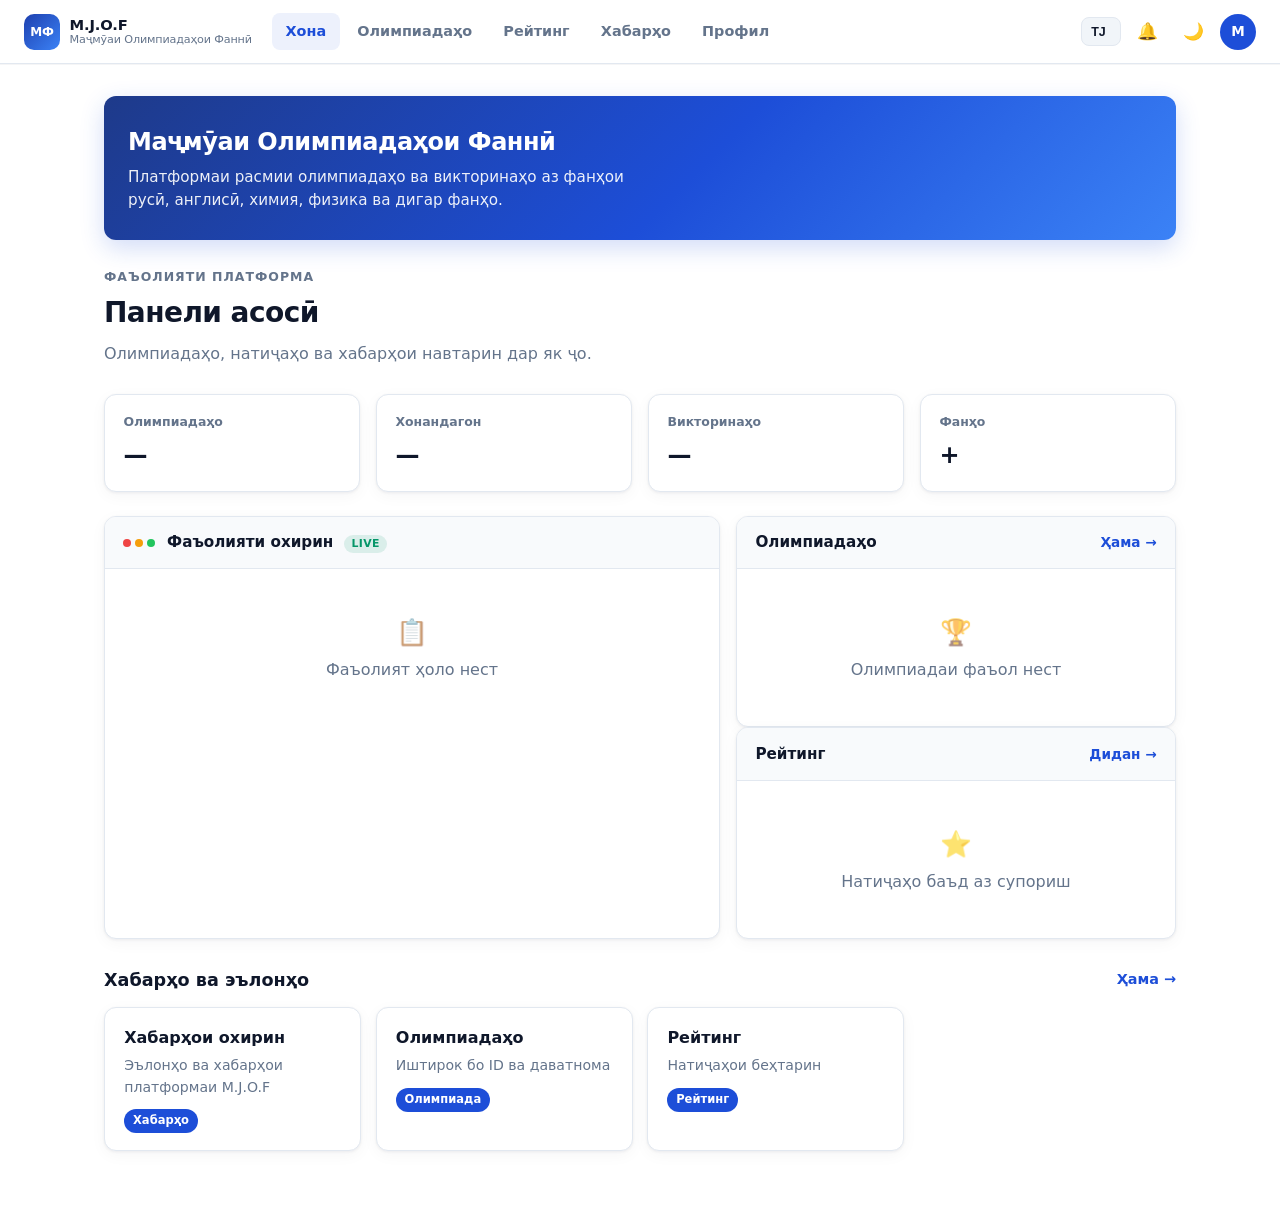
==== index.html @ eacf0302 "ui: index — брендинги M.J.O.F, менюи нав, дизайни сафед" ====
<!DOCTYPE html>
<html lang="tg">
<head>
  <meta charset="UTF-8" />
  <meta name="viewport" content="width=device-width, initial-scale=1.0" />
  <title>Маҷмӯаи Олимпиадаҳои Фаннӣ (M.J.O.F)</title>
  <meta name="description" content="Маҷмӯаи Олимпиадаҳои Фаннӣ — платформаи расмии олимпиадаҳо аз фанҳои гуногун" />
  <link rel="stylesheet" href="css/platform.css" />
</head>
<body class="pf-page-home">
  <header class="pf-topbar">
    <a class="pf-brand" href="/">
      <span class="pf-brand-mark">МФ</span>
      <span class="pf-brand-text">
        <strong>M.J.O.F</strong>
        <span>Маҷмӯаи Олимпиадаҳои Фаннӣ</span>
      </span>
    </a>
    <nav class="pf-nav">
      <a href="/" class="active">Хона</a>
      <a href="/student">Олимпиадаҳо</a>
      <a href="/leaderboard">Рейтинг</a>
      <a href="/courses">Хабарҳо</a>
      <a href="/profile">Профил</a>
    </nav>
    <div class="pf-actions">
      <select id="pfLang" class="pf-lang" title="Забон" aria-label="Language">
        <option value="tg">TJ</option>
        <option value="ru">RU</option>
        <option value="en">EN</option>
      </select>
      <button type="button" class="pf-icon-btn" id="pfNotif" title="Огоҳӣ">🔔</button>
      <button type="button" class="pf-icon-btn" id="pfTheme" title="Тема">🌙</button>
      <a class="pf-avatar" id="pfAvatar" href="/profile" title="Профил">М</a>
    </div>
  </header>

  <div id="pfNotifDrawer" class="pf-drawer hidden">
    <h3>Огоҳиҳо</h3>
    <div class="pf-drawer-item">Хуш омадед ба Маҷмӯаи Олимпиадаҳои Фаннӣ</div>
  </div>

  <main id="pfHome" class="pf-dash">
    <div class="mjof-hero">
      <h1>Маҷмӯаи Олимпиадаҳои Фаннӣ</h1>
      <p>Платформаи расмии олимпиадаҳо ва викторинаҳо аз фанҳои русӣ, англисӣ, химия, физика ва дигар фанҳо.</p>
    </div>

    <p class="pf-kicker">Фаъолияти платформа</p>
    <h2 class="pf-dash-title">Панели асосӣ</h2>
    <p class="pf-dash-sub">Олимпиадаҳо, натиҷаҳо ва хабарҳои навтарин дар як ҷо.</p>

    <div class="pf-metrics">
      <div>
        <span class="pf-metric-label">Олимпиадаҳо</span>
        <span class="pf-metric-value" id="pfMOlympiads">—</span>
      </div>
      <div>
        <span class="pf-metric-label">Хонандагон</span>
        <span class="pf-metric-value" id="pfMStudents">—</span>
      </div>
      <div>
        <span class="pf-metric-label">Викторинаҳо</span>
        <span class="pf-metric-value" id="pfMQuizzes">—</span>
      </div>
      <div>
        <span class="pf-metric-label">Фанҳо</span>
        <span class="pf-metric-value" id="pfMSubjects">+</span>
      </div>
    </div>

    <div class="pf-workspace">
      <div class="pf-panel">
        <div class="pf-panel-head">
          <div class="pf-panel-title">
            <span class="pf-dots" aria-hidden="true"><i></i><i></i><i></i></span>
            Фаъолияти охирин
            <span class="pf-live-badge">live</span>
          </div>
        </div>
        <div class="pf-panel-body" id="pfActivityFeed">
          <div class="pf-empty">
            <div class="ico">📋</div>
            <span>Фаъолият ҳоло нест</span>
          </div>
        </div>
      </div>
      <div class="pf-side">
        <div class="pf-panel">
          <div class="pf-panel-head">
            <h2>Олимпиадаҳо</h2>
            <a href="/student">Ҳама →</a>
          </div>
          <div class="pf-panel-body" id="pfUpcomingBox">
            <div class="pf-empty">
              <div class="ico">🏆</div>
              <span>Олимпиадаи фаъол нест</span>
            </div>
          </div>
        </div>
        <div class="pf-panel" id="leaderboard">
          <div class="pf-panel-head">
            <h2>Рейтинг</h2>
            <a href="/leaderboard">Дидан →</a>
          </div>
          <div class="pf-panel-body" id="pfLeaderPreview">
            <div class="pf-empty">
              <div class="ico">⭐</div>
              <span>Натиҷаҳо баъд аз супориш</span>
            </div>
          </div>
        </div>
      </div>
    </div>

    <div class="pf-feat-wrap">
      <div class="pf-section-head">
        <h2>Хабарҳо ва эълонҳо</h2>
        <a class="more" href="/courses">Ҳама →</a>
      </div>
      <div class="pf-feat-grid" id="pfFeaturedQuizzes">
        <a class="pf-card" href="/courses">
          <h3>Хабарҳои охирин</h3>
          <p>Эълонҳо ва хабарҳои платформаи M.J.O.F</p>
          <span class="pf-tag">Хабарҳо</span>
        </a>
        <a class="pf-card" href="/student">
          <h3>Олимпиадаҳо</h3>
          <p>Иштирок бо ID ва даватнома</p>
          <span class="pf-tag">Олимпиада</span>
        </a>
        <a class="pf-card" href="/leaderboard">
          <h3>Рейтинг</h3>
          <p>Натиҷаҳои беҳтарин</p>
          <span class="pf-tag">Рейтинг</span>
        </a>
      </div>
    </div>
  </main>

  <script src="js/i18n.js"></script>
  <script src="js/platform.js"></script>
  <script src="js/platform-home.js"></script>
</body>
</html>
---- css/platform.css ----
/* ============================================================
   M.J.O.F — Маҷмӯаи Олимпиадаҳои Фаннӣ
   Professional white design system (NOT Geografia)
   ============================================================ */

:root {
  --pf-bg: #ffffff;
  --pf-bg-elevated: #f8fafc;
  --pf-panel: #ffffff;
  --pf-panel-2: #f1f5f9;
  --pf-line: #e2e8f0;
  --pf-text: #0f172a;
  --pf-muted: #64748b;
  --pf-faint: #94a3b8;
  --pf-accent: #1d4ed8;
  --pf-accent-dim: rgba(29, 78, 216, 0.08);
  --pf-accent-strong: #1e40af;
  --pf-ok: #059669;
  --pf-warn: #d97706;
  --pf-radius: 12px;
  --pf-radius-sm: 8px;
  --pf-top: 64px;
  --pf-shadow: 0 1px 3px rgba(15, 23, 42, 0.06), 0 4px 16px rgba(15, 23, 42, 0.04);
  --pf-font: "Segoe UI", Inter, system-ui, -apple-system, sans-serif;
}

body.dark-theme {
  --pf-bg: #0f172a;
  --pf-bg-elevated: #1e293b;
  --pf-panel: #1e293b;
  --pf-panel-2: #334155;
  --pf-line: #334155;
  --pf-text: #f8fafc;
  --pf-muted: #94a3b8;
  --pf-faint: #64748b;
  --pf-accent: #3b82f6;
  --pf-accent-dim: rgba(59, 130, 246, 0.15);
  --pf-shadow: 0 8px 28px rgba(0, 0, 0, 0.35);
}

* { box-sizing: border-box; }

body {
  margin: 0;
  font-family: var(--pf-font);
  background: var(--pf-bg);
  color: var(--pf-text);
  min-height: 100vh;
  line-height: 1.5;
}

/* —— Top bar —— */
.pf-topbar {
  position: sticky;
  top: 0;
  z-index: 100;
  height: var(--pf-top);
  display: flex;
  align-items: center;
  gap: 1.25rem;
  padding: 0 1.5rem;
  background: #ffffff;
  border-bottom: 1px solid var(--pf-line);
  box-shadow: 0 1px 0 rgba(15, 23, 42, 0.04);
}
body.dark-theme .pf-topbar {
  background: var(--pf-panel);
}

.pf-brand {
  display: flex;
  align-items: center;
  gap: 0.6rem;
  color: var(--pf-text);
  text-decoration: none;
  font-weight: 700;
  font-size: 0.95rem;
  letter-spacing: -0.01em;
  white-space: nowrap;
}
.pf-brand-mark {
  width: 36px;
  height: 36px;
  border-radius: 10px;
  background: linear-gradient(135deg, #1e40af, #3b82f6);
  color: #fff;
  display: grid;
  place-items: center;
  font-size: 0.75rem;
  font-weight: 800;
  letter-spacing: -0.02em;
  flex-shrink: 0;
}
.pf-brand-text {
  display: flex;
  flex-direction: column;
  line-height: 1.15;
}
.pf-brand-text strong {
  font-size: 0.92rem;
}
.pf-brand-text span {
  font-size: 0.7rem;
  font-weight: 500;
  color: var(--pf-muted);
}

.pf-nav {
  display: flex;
  gap: 0.25rem;
  flex: 1;
  overflow-x: auto;
  scrollbar-width: none;
}
.pf-nav::-webkit-scrollbar { display: none; }
.pf-nav a {
  color: var(--pf-muted);
  text-decoration: none;
  padding: 0.5rem 0.85rem;
  border-radius: 8px;
  font-size: 0.9rem;
  font-weight: 600;
  white-space: nowrap;
  transition: color 0.15s, background 0.15s;
}
.pf-nav a:hover {
  color: var(--pf-text);
  background: var(--pf-panel-2);
}
.pf-nav a.active {
  color: var(--pf-accent);
  background: var(--pf-accent-dim);
}

.pf-actions {
  display: flex;
  align-items: center;
  gap: 0.4rem;
  flex-shrink: 0;
}
.pf-icon-btn {
  background: transparent;
  border: 0;
  font-size: 1.05rem;
  cursor: pointer;
  width: 40px;
  height: 40px;
  border-radius: 10px;
  color: var(--pf-muted);
  display: grid;
  place-items: center;
}
.pf-icon-btn:hover {
  background: var(--pf-panel-2);
  color: var(--pf-text);
}
.pf-avatar {
  width: 36px;
  height: 36px;
  border-radius: 50%;
  background: var(--pf-accent);
  color: #fff;
  display: grid;
  place-items: center;
  font-weight: 700;
  font-size: 0.85rem;
  text-decoration: none;
  overflow: hidden;
}
.pf-lang {
  appearance: none;
  background: var(--pf-panel-2);
  color: var(--pf-text);
  border: 1px solid var(--pf-line);
  border-radius: 8px;
  padding: 0.4rem 0.6rem;
  font-size: 0.78rem;
  font-weight: 700;
  cursor: pointer;
}

/* —— Dashboard —— */
.pf-dash {
  max-width: 1120px;
  margin: 0 auto;
  padding: 2rem 1.5rem 3.5rem;
}
.pf-kicker {
  color: var(--pf-muted);
  font-size: 0.78rem;
  text-transform: uppercase;
  letter-spacing: 0.08em;
  font-weight: 600;
  margin: 0 0 0.35rem;
}
.pf-dash-title {
  margin: 0 0 0.5rem;
  font-size: 1.75rem;
  font-weight: 800;
  letter-spacing: -0.02em;
  color: var(--pf-text);
}
.pf-dash-sub {
  margin: 0 0 1.75rem;
  color: var(--pf-muted);
  font-size: 1rem;
  max-width: 36rem;
}

.pf-metrics {
  display: grid;
  grid-template-columns: repeat(4, 1fr);
  gap: 1rem;
  margin-bottom: 1.5rem;
}
.pf-metrics > div {
  background: var(--pf-panel);
  border: 1px solid var(--pf-line);
  border-radius: var(--pf-radius);
  padding: 1.1rem 1.15rem;
  box-shadow: var(--pf-shadow);
}
.pf-metric-label {
  display: block;
  color: var(--pf-muted);
  font-size: 0.78rem;
  font-weight: 600;
  margin-bottom: 0.35rem;
}
.pf-metric-value {
  font-size: 1.5rem;
  font-weight: 800;
  color: var(--pf-text);
  letter-spacing: -0.02em;
}

.pf-workspace {
  display: grid;
  grid-template-columns: 1.4fr 1fr;
  gap: 1rem;
  margin-bottom: 1.75rem;
}
.pf-panel {
  background: var(--pf-panel);
  border: 1px solid var(--pf-line);
  border-radius: var(--pf-radius);
  overflow: hidden;
  box-shadow: var(--pf-shadow);
}
.pf-panel-head {
  display: flex;
  justify-content: space-between;
  align-items: center;
  padding: 0.9rem 1.15rem;
  border-bottom: 1px solid var(--pf-line);
  background: var(--pf-bg-elevated);
}
.pf-panel-head h2 {
  margin: 0;
  font-size: 0.95rem;
  font-weight: 700;
}
.pf-panel-title {
  font-size: 0.95rem;
  font-weight: 700;
}
.pf-panel-head a {
  color: var(--pf-accent);
  text-decoration: none;
  font-size: 0.85rem;
  font-weight: 600;
}
.pf-panel-head a:hover { text-decoration: underline; }
.pf-panel-body {
  padding: 1rem 1.15rem;
  min-height: 120px;
}
.pf-empty {
  text-align: center;
  color: var(--pf-muted);
  padding: 1.75rem 0.5rem;
}
.pf-empty .ico {
  font-size: 1.6rem;
  margin-bottom: 0.4rem;
  opacity: 0.7;
}

.pf-feat-wrap { margin-top: 0.5rem; }
.pf-section-head {
  display: flex;
  justify-content: space-between;
  align-items: center;
  margin-bottom: 0.9rem;
}
.pf-section-head h2 {
  margin: 0;
  font-size: 1.1rem;
  font-weight: 700;
}
.pf-section-head .more {
  color: var(--pf-accent);
  text-decoration: none;
  font-weight: 600;
  font-size: 0.9rem;
}
.pf-feat-grid {
  display: grid;
  grid-template-columns: repeat(auto-fill, minmax(240px, 1fr));
  gap: 0.9rem;
}

.pf-live-badge {
  background: rgba(5, 150, 105, 0.12);
  color: #059669;
  font-size: 0.68rem;
  font-weight: 700;
  padding: 0.15rem 0.45rem;
  border-radius: 999px;
  margin-left: 0.35rem;
  text-transform: uppercase;
  letter-spacing: 0.04em;
}
.pf-dots {
  display: inline-flex;
  gap: 4px;
  margin-right: 0.4rem;
  vertical-align: middle;
}
.pf-dots i {
  width: 8px;
  height: 8px;
  border-radius: 50%;
  background: #cbd5e1;
}
.pf-dots i:nth-child(1) { background: #ef4444; }
.pf-dots i:nth-child(2) { background: #f59e0b; }
.pf-dots i:nth-child(3) { background: #22c55e; }

.pf-drawer {
  position: fixed;
  top: var(--pf-top);
  right: 1rem;
  width: min(320px, 92vw);
  background: var(--pf-panel);
  border: 1px solid var(--pf-line);
  border-radius: 12px;
  padding: 1rem;
  z-index: 120;
  box-shadow: var(--pf-shadow);
}
.pf-drawer.hidden { display: none; }
.pf-drawer-item {
  padding: 0.55rem 0;
  border-bottom: 1px solid var(--pf-line);
  font-size: 0.9rem;
  color: var(--pf-muted);
}
.hidden { display: none !important; }

/* Cards */
.pf-card {
  display: block;
  background: var(--pf-panel);
  border: 1px solid var(--pf-line);
  border-radius: var(--pf-radius);
  padding: 1.1rem 1.2rem;
  text-decoration: none;
  color: inherit;
  box-shadow: var(--pf-shadow);
  transition: border-color 0.15s, box-shadow 0.15s, transform 0.15s;
}
.pf-card:hover {
  border-color: #93c5fd;
  box-shadow: 0 4px 20px rgba(29, 78, 216, 0.1);
  transform: translateY(-2px);
}
.pf-card h3 {
  margin: 0 0 0.35rem;
  font-size: 1rem;
  font-weight: 700;
  color: var(--pf-text);
}
.pf-card p {
  margin: 0 0 0.6rem;
  color: var(--pf-muted);
  font-size: 0.88rem;
}
.pf-tag {
  display: inline-block;
  font-size: 0.72rem;
  font-weight: 700;
  color: #fff;
  background: var(--pf-accent);
  padding: 0.2rem 0.55rem;
  border-radius: 999px;
}

.pf-act {
  display: flex;
  justify-content: space-between;
  gap: 0.75rem;
  padding: 0.7rem 0;
  border-bottom: 1px solid var(--pf-line);
}
.pf-act:last-child { border-bottom: 0; }
.pf-act-main { font-size: 0.92rem; }
.pf-act-main .ok { color: var(--pf-ok); }
.pf-act-meta { color: var(--pf-muted); font-size: 0.78rem; margin-top: 0.15rem; }
.pf-act-time { color: var(--pf-faint); font-size: 0.75rem; white-space: nowrap; }

.pf-lb-row {
  display: flex;
  align-items: center;
  gap: 0.65rem;
  padding: 0.5rem 0;
  border-bottom: 1px solid var(--pf-line);
  font-size: 0.9rem;
}
.pf-lb-rank { color: var(--pf-accent); font-weight: 800; width: 2rem; }
.pf-lb-name { flex: 1; }
.pf-lb-score { font-weight: 700; }

/* Hero strip */
.mjof-hero {
  background: linear-gradient(135deg, #1e3a8a 0%, #1d4ed8 55%, #3b82f6 100%);
  color: #fff;
  border-radius: var(--pf-radius);
  padding: 1.75rem 1.5rem;
  margin-bottom: 1.75rem;
  box-shadow: 0 8px 24px rgba(29, 78, 216, 0.2);
}
.mjof-hero h1 {
  margin: 0 0 0.4rem;
  font-size: 1.5rem;
  font-weight: 800;
  letter-spacing: -0.02em;
}
.mjof-hero p {
  margin: 0;
  opacity: 0.92;
  font-size: 0.95rem;
  max-width: 32rem;
  line-height: 1.5;
}

@media (max-width: 900px) {
  .pf-metrics { grid-template-columns: 1fr 1fr; }
  .pf-workspace { grid-template-columns: 1fr; }
  .pf-topbar { padding: 0 0.75rem; gap: 0.5rem; }
  .pf-brand-text span { display: none; }
  .pf-dash { padding: 1.25rem 0.85rem 2.5rem; }
  .pf-dash-title { font-size: 1.35rem; }
  .mjof-hero h1 { font-size: 1.25rem; }
}

@media (max-width: 480px) {
  .pf-metrics { grid-template-columns: 1fr 1fr; gap: 0.6rem; }
  .pf-metric-value { font-size: 1.2rem; }
  .pf-nav a { padding: 0.45rem 0.6rem; font-size: 0.82rem; }
}
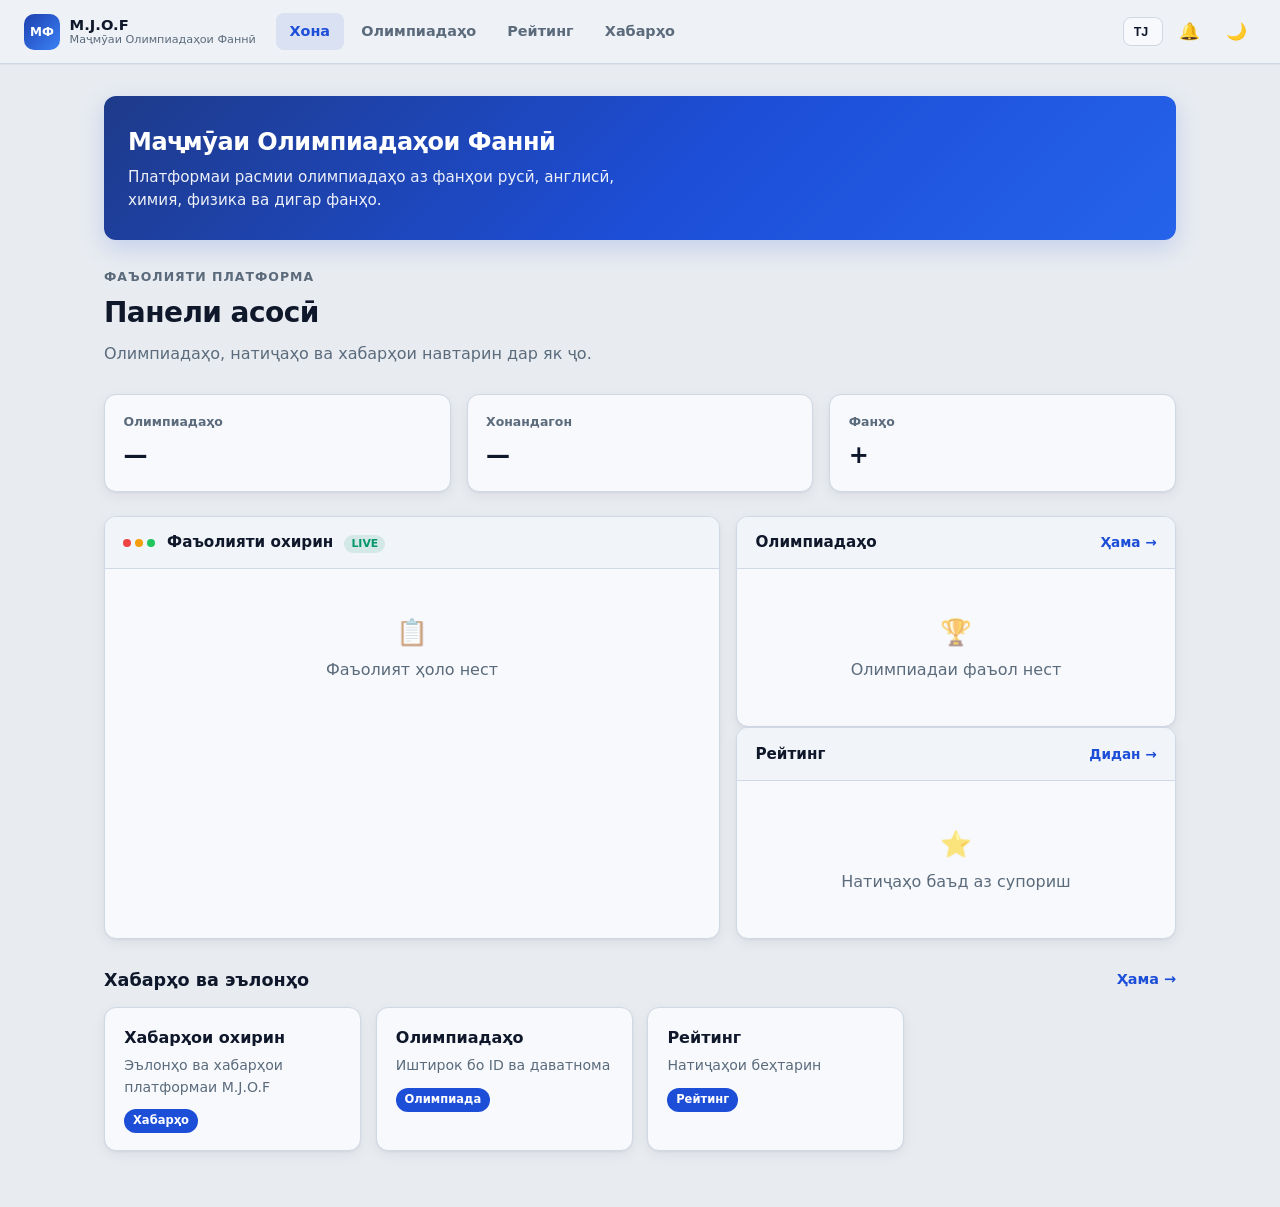
==== commit 1b91ef9e: "ui: index — бе Профил/Кишварҳо/Quiz, менюи 4 банд" ====
--- a/index.html
+++ b/index.html
@@ -4,7 +4,7 @@
   <meta charset="UTF-8" />
   <meta name="viewport" content="width=device-width, initial-scale=1.0" />
   <title>Маҷмӯаи Олимпиадаҳои Фаннӣ (M.J.O.F)</title>
-  <meta name="description" content="Маҷмӯаи Олимпиадаҳои Фаннӣ — платформаи расмии олимпиадаҳо аз фанҳои гуногун" />
+  <meta name="description" content="Маҷмӯаи Олимпиадаҳои Фаннӣ — платформаи расмии олимпиадаҳо" />
   <link rel="stylesheet" href="css/platform.css" />
 </head>
 <body class="pf-page-home">
@@ -21,7 +21,6 @@
       <a href="/student">Олимпиадаҳо</a>
       <a href="/leaderboard">Рейтинг</a>
       <a href="/courses">Хабарҳо</a>
-      <a href="/profile">Профил</a>
     </nav>
     <div class="pf-actions">
       <select id="pfLang" class="pf-lang" title="Забон" aria-label="Language">
@@ -31,7 +30,6 @@
       </select>
       <button type="button" class="pf-icon-btn" id="pfNotif" title="Огоҳӣ">🔔</button>
       <button type="button" class="pf-icon-btn" id="pfTheme" title="Тема">🌙</button>
-      <a class="pf-avatar" id="pfAvatar" href="/profile" title="Профил">М</a>
     </div>
   </header>
 
@@ -43,7 +41,7 @@
   <main id="pfHome" class="pf-dash">
     <div class="mjof-hero">
       <h1>Маҷмӯаи Олимпиадаҳои Фаннӣ</h1>
-      <p>Платформаи расмии олимпиадаҳо ва викторинаҳо аз фанҳои русӣ, англисӣ, химия, физика ва дигар фанҳо.</p>
+      <p>Платформаи расмии олимпиадаҳо аз фанҳои русӣ, англисӣ, химия, физика ва дигар фанҳо.</p>
     </div>
 
     <p class="pf-kicker">Фаъолияти платформа</p>
@@ -58,10 +56,6 @@
       <div>
         <span class="pf-metric-label">Хонандагон</span>
         <span class="pf-metric-value" id="pfMStudents">—</span>
-      </div>
-      <div>
-        <span class="pf-metric-label">Викторинаҳо</span>
-        <span class="pf-metric-value" id="pfMQuizzes">—</span>
       </div>
       <div>
         <span class="pf-metric-label">Фанҳо</span>
@@ -79,35 +73,20 @@
           </div>
         </div>
         <div class="pf-panel-body" id="pfActivityFeed">
-          <div class="pf-empty">
-            <div class="ico">📋</div>
-            <span>Фаъолият ҳоло нест</span>
-          </div>
+          <div class="pf-empty"><div class="ico">📋</div><span>Фаъолият ҳоло нест</span></div>
         </div>
       </div>
       <div class="pf-side">
         <div class="pf-panel">
-          <div class="pf-panel-head">
-            <h2>Олимпиадаҳо</h2>
-            <a href="/student">Ҳама →</a>
-          </div>
+          <div class="pf-panel-head"><h2>Олимпиадаҳо</h2><a href="/student">Ҳама →</a></div>
           <div class="pf-panel-body" id="pfUpcomingBox">
-            <div class="pf-empty">
-              <div class="ico">🏆</div>
-              <span>Олимпиадаи фаъол нест</span>
-            </div>
+            <div class="pf-empty"><div class="ico">🏆</div><span>Олимпиадаи фаъол нест</span></div>
           </div>
         </div>
-        <div class="pf-panel" id="leaderboard">
-          <div class="pf-panel-head">
-            <h2>Рейтинг</h2>
-            <a href="/leaderboard">Дидан →</a>
-          </div>
+        <div class="pf-panel">
+          <div class="pf-panel-head"><h2>Рейтинг</h2><a href="/leaderboard">Дидан →</a></div>
           <div class="pf-panel-body" id="pfLeaderPreview">
-            <div class="pf-empty">
-              <div class="ico">⭐</div>
-              <span>Натиҷаҳо баъд аз супориш</span>
-            </div>
+            <div class="pf-empty"><div class="ico">⭐</div><span>Натиҷаҳо баъд аз супориш</span></div>
           </div>
         </div>
       </div>
@@ -118,7 +97,7 @@
         <h2>Хабарҳо ва эълонҳо</h2>
         <a class="more" href="/courses">Ҳама →</a>
       </div>
-      <div class="pf-feat-grid" id="pfFeaturedQuizzes">
+      <div class="pf-feat-grid">
         <a class="pf-card" href="/courses">
           <h3>Хабарҳои охирин</h3>
           <p>Эълонҳо ва хабарҳои платформаи M.J.O.F</p>
--- a/css/platform.css
+++ b/css/platform.css
@@ -1,29 +1,24 @@
-/* ============================================================
-   M.J.O.F — Маҷмӯаи Олимпиадаҳои Фаннӣ
-   Professional white design system (NOT Geografia)
-   ============================================================ */
-
+/* M.J.O.F — professional soft-gray (NOT Geografia) */
 :root {
-  --pf-bg: #ffffff;
-  --pf-bg-elevated: #f8fafc;
-  --pf-panel: #ffffff;
-  --pf-panel-2: #f1f5f9;
-  --pf-line: #e2e8f0;
+  --pf-bg: #e8ecf1;
+  --pf-bg-elevated: #f1f4f8;
+  --pf-panel: #f7f9fc;
+  --pf-panel-2: #e2e8f0;
+  --pf-line: #cfd8e3;
   --pf-text: #0f172a;
-  --pf-muted: #64748b;
-  --pf-faint: #94a3b8;
+  --pf-muted: #5b6b7c;
+  --pf-faint: #8494a7;
   --pf-accent: #1d4ed8;
-  --pf-accent-dim: rgba(29, 78, 216, 0.08);
+  --pf-accent-dim: rgba(29, 78, 216, 0.1);
   --pf-accent-strong: #1e40af;
   --pf-ok: #059669;
   --pf-warn: #d97706;
   --pf-radius: 12px;
   --pf-radius-sm: 8px;
   --pf-top: 64px;
-  --pf-shadow: 0 1px 3px rgba(15, 23, 42, 0.06), 0 4px 16px rgba(15, 23, 42, 0.04);
+  --pf-shadow: 0 1px 2px rgba(15, 23, 42, 0.05), 0 4px 14px rgba(15, 23, 42, 0.06);
   --pf-font: "Segoe UI", Inter, system-ui, -apple-system, sans-serif;
 }
-
 body.dark-theme {
   --pf-bg: #0f172a;
   --pf-bg-elevated: #1e293b;
@@ -37,9 +32,7 @@
   --pf-accent-dim: rgba(59, 130, 246, 0.15);
   --pf-shadow: 0 8px 28px rgba(0, 0, 0, 0.35);
 }
-
 * { box-sizing: border-box; }
-
 body {
   margin: 0;
   font-family: var(--pf-font);
@@ -48,402 +41,130 @@
   min-height: 100vh;
   line-height: 1.5;
 }
-
-/* —— Top bar —— */
 .pf-topbar {
-  position: sticky;
-  top: 0;
-  z-index: 100;
-  height: var(--pf-top);
-  display: flex;
-  align-items: center;
-  gap: 1.25rem;
-  padding: 0 1.5rem;
-  background: #ffffff;
-  border-bottom: 1px solid var(--pf-line);
+  position: sticky; top: 0; z-index: 100; height: var(--pf-top);
+  display: flex; align-items: center; gap: 1.25rem; padding: 0 1.5rem;
+  background: #eef1f5; border-bottom: 1px solid var(--pf-line);
   box-shadow: 0 1px 0 rgba(15, 23, 42, 0.04);
 }
-body.dark-theme .pf-topbar {
-  background: var(--pf-panel);
-}
-
+body.dark-theme .pf-topbar { background: var(--pf-panel); }
 .pf-brand {
-  display: flex;
-  align-items: center;
-  gap: 0.6rem;
-  color: var(--pf-text);
-  text-decoration: none;
-  font-weight: 700;
-  font-size: 0.95rem;
-  letter-spacing: -0.01em;
-  white-space: nowrap;
+  display: flex; align-items: center; gap: 0.6rem; color: var(--pf-text);
+  text-decoration: none; font-weight: 700; font-size: 0.95rem; white-space: nowrap;
 }
 .pf-brand-mark {
-  width: 36px;
-  height: 36px;
-  border-radius: 10px;
-  background: linear-gradient(135deg, #1e40af, #3b82f6);
-  color: #fff;
-  display: grid;
-  place-items: center;
-  font-size: 0.75rem;
-  font-weight: 800;
-  letter-spacing: -0.02em;
-  flex-shrink: 0;
+  width: 36px; height: 36px; border-radius: 10px;
+  background: linear-gradient(135deg, #1e40af, #3b82f6); color: #fff;
+  display: grid; place-items: center; font-size: 0.75rem; font-weight: 800; flex-shrink: 0;
 }
-.pf-brand-text {
-  display: flex;
-  flex-direction: column;
-  line-height: 1.15;
-}
-.pf-brand-text strong {
-  font-size: 0.92rem;
-}
-.pf-brand-text span {
-  font-size: 0.7rem;
-  font-weight: 500;
-  color: var(--pf-muted);
-}
-
-.pf-nav {
-  display: flex;
-  gap: 0.25rem;
-  flex: 1;
-  overflow-x: auto;
-  scrollbar-width: none;
-}
+.pf-brand-text { display: flex; flex-direction: column; line-height: 1.15; }
+.pf-brand-text strong { font-size: 0.92rem; }
+.pf-brand-text span { font-size: 0.7rem; font-weight: 500; color: var(--pf-muted); }
+.pf-nav { display: flex; gap: 0.25rem; flex: 1; overflow-x: auto; scrollbar-width: none; }
 .pf-nav::-webkit-scrollbar { display: none; }
 .pf-nav a {
-  color: var(--pf-muted);
-  text-decoration: none;
-  padding: 0.5rem 0.85rem;
-  border-radius: 8px;
-  font-size: 0.9rem;
-  font-weight: 600;
-  white-space: nowrap;
-  transition: color 0.15s, background 0.15s;
+  color: var(--pf-muted); text-decoration: none; padding: 0.5rem 0.85rem;
+  border-radius: 8px; font-size: 0.9rem; font-weight: 600; white-space: nowrap;
 }
-.pf-nav a:hover {
-  color: var(--pf-text);
-  background: var(--pf-panel-2);
+.pf-nav a:hover { color: var(--pf-text); background: var(--pf-panel-2); }
+.pf-nav a.active { color: var(--pf-accent); background: var(--pf-accent-dim); }
+.pf-actions { display: flex; align-items: center; gap: 0.4rem; flex-shrink: 0; }
+.pf-icon-btn {
+  background: transparent; border: 0; font-size: 1.05rem; cursor: pointer;
+  width: 40px; height: 40px; border-radius: 10px; color: var(--pf-muted);
+  display: grid; place-items: center;
 }
-.pf-nav a.active {
-  color: var(--pf-accent);
-  background: var(--pf-accent-dim);
+.pf-icon-btn:hover { background: var(--pf-panel-2); color: var(--pf-text); }
+.pf-lang {
+  appearance: none; background: var(--pf-panel); color: var(--pf-text);
+  border: 1px solid var(--pf-line); border-radius: 8px; padding: 0.4rem 0.6rem;
+  font-size: 0.78rem; font-weight: 700; cursor: pointer;
 }
-
-.pf-actions {
-  display: flex;
-  align-items: center;
-  gap: 0.4rem;
-  flex-shrink: 0;
-}
-.pf-icon-btn {
-  background: transparent;
-  border: 0;
-  font-size: 1.05rem;
-  cursor: pointer;
-  width: 40px;
-  height: 40px;
-  border-radius: 10px;
-  color: var(--pf-muted);
-  display: grid;
-  place-items: center;
-}
-.pf-icon-btn:hover {
-  background: var(--pf-panel-2);
-  color: var(--pf-text);
-}
-.pf-avatar {
-  width: 36px;
-  height: 36px;
-  border-radius: 50%;
-  background: var(--pf-accent);
-  color: #fff;
-  display: grid;
-  place-items: center;
-  font-weight: 700;
-  font-size: 0.85rem;
-  text-decoration: none;
-  overflow: hidden;
-}
-.pf-lang {
-  appearance: none;
-  background: var(--pf-panel-2);
-  color: var(--pf-text);
-  border: 1px solid var(--pf-line);
-  border-radius: 8px;
-  padding: 0.4rem 0.6rem;
-  font-size: 0.78rem;
-  font-weight: 700;
-  cursor: pointer;
-}
-
-/* —— Dashboard —— */
-.pf-dash {
-  max-width: 1120px;
-  margin: 0 auto;
-  padding: 2rem 1.5rem 3.5rem;
-}
+.pf-dash { max-width: 1120px; margin: 0 auto; padding: 2rem 1.5rem 3.5rem; }
 .pf-kicker {
-  color: var(--pf-muted);
-  font-size: 0.78rem;
-  text-transform: uppercase;
-  letter-spacing: 0.08em;
-  font-weight: 600;
-  margin: 0 0 0.35rem;
+  color: var(--pf-muted); font-size: 0.78rem; text-transform: uppercase;
+  letter-spacing: 0.08em; font-weight: 600; margin: 0 0 0.35rem;
 }
 .pf-dash-title {
-  margin: 0 0 0.5rem;
-  font-size: 1.75rem;
-  font-weight: 800;
-  letter-spacing: -0.02em;
-  color: var(--pf-text);
+  margin: 0 0 0.5rem; font-size: 1.75rem; font-weight: 800;
+  letter-spacing: -0.02em; color: var(--pf-text);
 }
-.pf-dash-sub {
-  margin: 0 0 1.75rem;
-  color: var(--pf-muted);
-  font-size: 1rem;
-  max-width: 36rem;
-}
-
+.pf-dash-sub { margin: 0 0 1.75rem; color: var(--pf-muted); font-size: 1rem; max-width: 36rem; }
 .pf-metrics {
-  display: grid;
-  grid-template-columns: repeat(4, 1fr);
-  gap: 1rem;
-  margin-bottom: 1.5rem;
+  display: grid; grid-template-columns: repeat(3, 1fr); gap: 1rem; margin-bottom: 1.5rem;
 }
 .pf-metrics > div {
-  background: var(--pf-panel);
-  border: 1px solid var(--pf-line);
-  border-radius: var(--pf-radius);
-  padding: 1.1rem 1.15rem;
-  box-shadow: var(--pf-shadow);
+  background: var(--pf-panel); border: 1px solid var(--pf-line);
+  border-radius: var(--pf-radius); padding: 1.1rem 1.15rem; box-shadow: var(--pf-shadow);
 }
 .pf-metric-label {
-  display: block;
-  color: var(--pf-muted);
-  font-size: 0.78rem;
-  font-weight: 600;
-  margin-bottom: 0.35rem;
+  display: block; color: var(--pf-muted); font-size: 0.78rem; font-weight: 600; margin-bottom: 0.35rem;
 }
-.pf-metric-value {
-  font-size: 1.5rem;
-  font-weight: 800;
-  color: var(--pf-text);
-  letter-spacing: -0.02em;
-}
-
+.pf-metric-value { font-size: 1.5rem; font-weight: 800; color: var(--pf-text); }
 .pf-workspace {
-  display: grid;
-  grid-template-columns: 1.4fr 1fr;
-  gap: 1rem;
-  margin-bottom: 1.75rem;
+  display: grid; grid-template-columns: 1.4fr 1fr; gap: 1rem; margin-bottom: 1.75rem;
 }
 .pf-panel {
-  background: var(--pf-panel);
-  border: 1px solid var(--pf-line);
-  border-radius: var(--pf-radius);
-  overflow: hidden;
-  box-shadow: var(--pf-shadow);
+  background: var(--pf-panel); border: 1px solid var(--pf-line);
+  border-radius: var(--pf-radius); overflow: hidden; box-shadow: var(--pf-shadow);
 }
 .pf-panel-head {
-  display: flex;
-  justify-content: space-between;
-  align-items: center;
-  padding: 0.9rem 1.15rem;
-  border-bottom: 1px solid var(--pf-line);
-  background: var(--pf-bg-elevated);
+  display: flex; justify-content: space-between; align-items: center;
+  padding: 0.9rem 1.15rem; border-bottom: 1px solid var(--pf-line); background: var(--pf-bg-elevated);
 }
-.pf-panel-head h2 {
-  margin: 0;
-  font-size: 0.95rem;
-  font-weight: 700;
-}
-.pf-panel-title {
-  font-size: 0.95rem;
-  font-weight: 700;
-}
-.pf-panel-head a {
-  color: var(--pf-accent);
-  text-decoration: none;
-  font-size: 0.85rem;
-  font-weight: 600;
-}
-.pf-panel-head a:hover { text-decoration: underline; }
-.pf-panel-body {
-  padding: 1rem 1.15rem;
-  min-height: 120px;
-}
-.pf-empty {
-  text-align: center;
-  color: var(--pf-muted);
-  padding: 1.75rem 0.5rem;
-}
-.pf-empty .ico {
-  font-size: 1.6rem;
-  margin-bottom: 0.4rem;
-  opacity: 0.7;
-}
-
+.pf-panel-head h2 { margin: 0; font-size: 0.95rem; font-weight: 700; }
+.pf-panel-title { font-size: 0.95rem; font-weight: 700; }
+.pf-panel-head a { color: var(--pf-accent); text-decoration: none; font-size: 0.85rem; font-weight: 600; }
+.pf-panel-body { padding: 1rem 1.15rem; min-height: 120px; }
+.pf-empty { text-align: center; color: var(--pf-muted); padding: 1.75rem 0.5rem; }
+.pf-empty .ico { font-size: 1.6rem; margin-bottom: 0.4rem; opacity: 0.65; }
 .pf-feat-wrap { margin-top: 0.5rem; }
 .pf-section-head {
-  display: flex;
-  justify-content: space-between;
-  align-items: center;
-  margin-bottom: 0.9rem;
+  display: flex; justify-content: space-between; align-items: center; margin-bottom: 0.9rem;
 }
-.pf-section-head h2 {
-  margin: 0;
-  font-size: 1.1rem;
-  font-weight: 700;
+.pf-section-head h2 { margin: 0; font-size: 1.1rem; font-weight: 700; }
+.pf-section-head .more { color: var(--pf-accent); text-decoration: none; font-weight: 600; font-size: 0.9rem; }
+.pf-feat-grid {
+  display: grid; grid-template-columns: repeat(auto-fill, minmax(240px, 1fr)); gap: 0.9rem;
 }
-.pf-section-head .more {
-  color: var(--pf-accent);
-  text-decoration: none;
-  font-weight: 600;
-  font-size: 0.9rem;
+.pf-live-badge {
+  background: rgba(5, 150, 105, 0.12); color: #059669; font-size: 0.68rem; font-weight: 700;
+  padding: 0.15rem 0.45rem; border-radius: 999px; margin-left: 0.35rem; text-transform: uppercase;
 }
-.pf-feat-grid {
-  display: grid;
-  grid-template-columns: repeat(auto-fill, minmax(240px, 1fr));
-  gap: 0.9rem;
-}
-
-.pf-live-badge {
-  background: rgba(5, 150, 105, 0.12);
-  color: #059669;
-  font-size: 0.68rem;
-  font-weight: 700;
-  padding: 0.15rem 0.45rem;
-  border-radius: 999px;
-  margin-left: 0.35rem;
-  text-transform: uppercase;
-  letter-spacing: 0.04em;
-}
-.pf-dots {
-  display: inline-flex;
-  gap: 4px;
-  margin-right: 0.4rem;
-  vertical-align: middle;
-}
-.pf-dots i {
-  width: 8px;
-  height: 8px;
-  border-radius: 50%;
-  background: #cbd5e1;
-}
+.pf-dots { display: inline-flex; gap: 4px; margin-right: 0.4rem; vertical-align: middle; }
+.pf-dots i { width: 8px; height: 8px; border-radius: 50%; background: #cbd5e1; }
 .pf-dots i:nth-child(1) { background: #ef4444; }
 .pf-dots i:nth-child(2) { background: #f59e0b; }
 .pf-dots i:nth-child(3) { background: #22c55e; }
-
 .pf-drawer {
-  position: fixed;
-  top: var(--pf-top);
-  right: 1rem;
-  width: min(320px, 92vw);
-  background: var(--pf-panel);
-  border: 1px solid var(--pf-line);
-  border-radius: 12px;
-  padding: 1rem;
-  z-index: 120;
-  box-shadow: var(--pf-shadow);
+  position: fixed; top: var(--pf-top); right: 1rem; width: min(320px, 92vw);
+  background: var(--pf-panel); border: 1px solid var(--pf-line); border-radius: 12px;
+  padding: 1rem; z-index: 120; box-shadow: var(--pf-shadow);
 }
 .pf-drawer.hidden { display: none; }
-.pf-drawer-item {
-  padding: 0.55rem 0;
-  border-bottom: 1px solid var(--pf-line);
-  font-size: 0.9rem;
-  color: var(--pf-muted);
-}
+.pf-drawer-item { padding: 0.55rem 0; border-bottom: 1px solid var(--pf-line); font-size: 0.9rem; color: var(--pf-muted); }
 .hidden { display: none !important; }
-
-/* Cards */
 .pf-card {
-  display: block;
-  background: var(--pf-panel);
-  border: 1px solid var(--pf-line);
-  border-radius: var(--pf-radius);
-  padding: 1.1rem 1.2rem;
-  text-decoration: none;
-  color: inherit;
-  box-shadow: var(--pf-shadow);
-  transition: border-color 0.15s, box-shadow 0.15s, transform 0.15s;
+  display: block; background: var(--pf-panel); border: 1px solid var(--pf-line);
+  border-radius: var(--pf-radius); padding: 1.1rem 1.2rem; text-decoration: none; color: inherit;
+  box-shadow: var(--pf-shadow); transition: border-color 0.15s, box-shadow 0.15s, transform 0.15s;
 }
 .pf-card:hover {
-  border-color: #93c5fd;
-  box-shadow: 0 4px 20px rgba(29, 78, 216, 0.1);
-  transform: translateY(-2px);
+  border-color: #93c5fd; box-shadow: 0 4px 20px rgba(29, 78, 216, 0.1); transform: translateY(-2px);
 }
-.pf-card h3 {
-  margin: 0 0 0.35rem;
-  font-size: 1rem;
-  font-weight: 700;
-  color: var(--pf-text);
+.pf-card h3 { margin: 0 0 0.35rem; font-size: 1rem; font-weight: 700; color: var(--pf-text); }
+.pf-card p { margin: 0 0 0.6rem; color: var(--pf-muted); font-size: 0.88rem; }
+.pf-tag {
+  display: inline-block; font-size: 0.72rem; font-weight: 700; color: #fff;
+  background: var(--pf-accent); padding: 0.2rem 0.55rem; border-radius: 999px;
 }
-.pf-card p {
-  margin: 0 0 0.6rem;
-  color: var(--pf-muted);
-  font-size: 0.88rem;
+.mjof-hero {
+  background: linear-gradient(135deg, #1e3a8a 0%, #1d4ed8 55%, #2563eb 100%);
+  color: #fff; border-radius: var(--pf-radius); padding: 1.75rem 1.5rem; margin-bottom: 1.75rem;
+  box-shadow: 0 8px 24px rgba(29, 78, 216, 0.18);
 }
-.pf-tag {
-  display: inline-block;
-  font-size: 0.72rem;
-  font-weight: 700;
-  color: #fff;
-  background: var(--pf-accent);
-  padding: 0.2rem 0.55rem;
-  border-radius: 999px;
-}
-
-.pf-act {
-  display: flex;
-  justify-content: space-between;
-  gap: 0.75rem;
-  padding: 0.7rem 0;
-  border-bottom: 1px solid var(--pf-line);
-}
-.pf-act:last-child { border-bottom: 0; }
-.pf-act-main { font-size: 0.92rem; }
-.pf-act-main .ok { color: var(--pf-ok); }
-.pf-act-meta { color: var(--pf-muted); font-size: 0.78rem; margin-top: 0.15rem; }
-.pf-act-time { color: var(--pf-faint); font-size: 0.75rem; white-space: nowrap; }
-
-.pf-lb-row {
-  display: flex;
-  align-items: center;
-  gap: 0.65rem;
-  padding: 0.5rem 0;
-  border-bottom: 1px solid var(--pf-line);
-  font-size: 0.9rem;
-}
-.pf-lb-rank { color: var(--pf-accent); font-weight: 800; width: 2rem; }
-.pf-lb-name { flex: 1; }
-.pf-lb-score { font-weight: 700; }
-
-/* Hero strip */
-.mjof-hero {
-  background: linear-gradient(135deg, #1e3a8a 0%, #1d4ed8 55%, #3b82f6 100%);
-  color: #fff;
-  border-radius: var(--pf-radius);
-  padding: 1.75rem 1.5rem;
-  margin-bottom: 1.75rem;
-  box-shadow: 0 8px 24px rgba(29, 78, 216, 0.2);
-}
-.mjof-hero h1 {
-  margin: 0 0 0.4rem;
-  font-size: 1.5rem;
-  font-weight: 800;
-  letter-spacing: -0.02em;
-}
-.mjof-hero p {
-  margin: 0;
-  opacity: 0.92;
-  font-size: 0.95rem;
-  max-width: 32rem;
-  line-height: 1.5;
-}
-
+.mjof-hero h1 { margin: 0 0 0.4rem; font-size: 1.5rem; font-weight: 800; letter-spacing: -0.02em; }
+.mjof-hero p { margin: 0; opacity: 0.92; font-size: 0.95rem; max-width: 32rem; line-height: 1.5; }
 @media (max-width: 900px) {
   .pf-metrics { grid-template-columns: 1fr 1fr; }
   .pf-workspace { grid-template-columns: 1fr; }
@@ -453,9 +174,7 @@
   .pf-dash-title { font-size: 1.35rem; }
   .mjof-hero h1 { font-size: 1.25rem; }
 }
-
 @media (max-width: 480px) {
-  .pf-metrics { grid-template-columns: 1fr 1fr; gap: 0.6rem; }
-  .pf-metric-value { font-size: 1.2rem; }
+  .pf-metrics { grid-template-columns: 1fr; gap: 0.6rem; }
   .pf-nav a { padding: 0.45rem 0.6rem; font-size: 0.82rem; }
 }
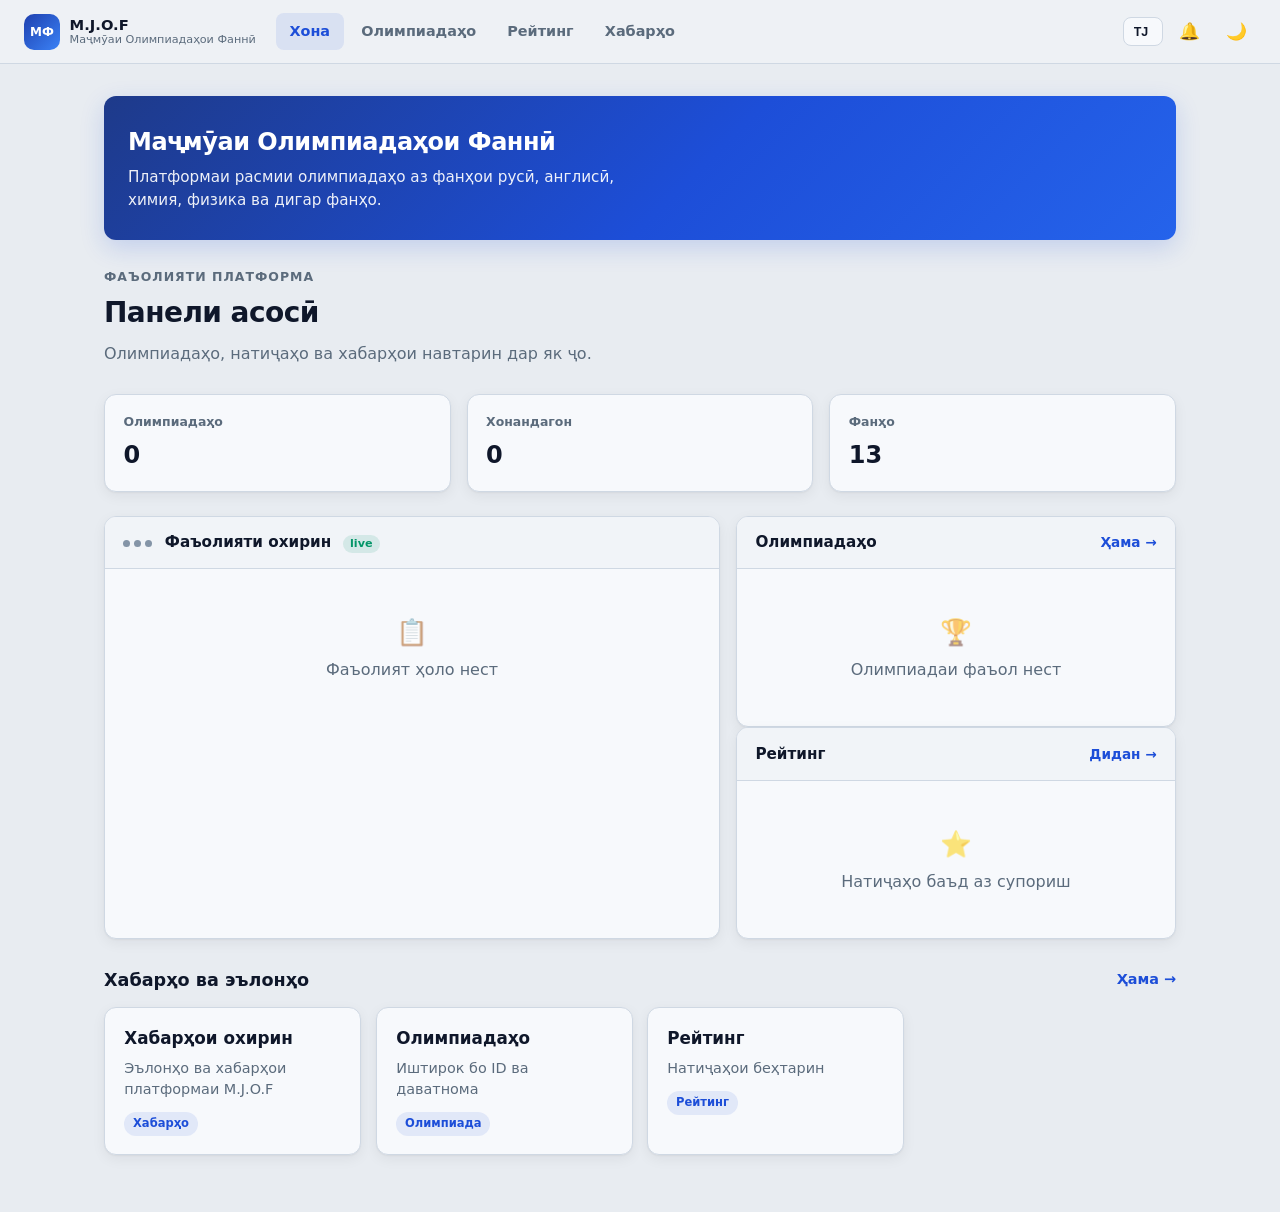
==== commit 8048a3b6: "feat(ui): news page mobile polish + home index card anim re-trigger" ====
--- a/index.html
+++ b/index.html
@@ -59,7 +59,7 @@
       </div>
       <div>
         <span class="pf-metric-label">Фанҳо</span>
-        <span class="pf-metric-value" id="pfMSubjects">+</span>
+        <span class="pf-metric-value" id="pfMSubjects">—</span>
       </div>
     </div>
 
@@ -97,7 +97,7 @@
         <h2>Хабарҳо ва эълонҳо</h2>
         <a class="more" href="/courses">Ҳама →</a>
       </div>
-      <div class="pf-feat-grid">
+      <div class="pf-feat-grid" id="homeNewsGrid">
         <a class="pf-card" href="/courses">
           <h3>Хабарҳои охирин</h3>
           <p>Эълонҳо ва хабарҳои платформаи M.J.O.F</p>
@@ -120,5 +120,30 @@
   <script src="js/i18n.js"></script>
   <script src="js/platform.js"></script>
   <script src="js/platform-home.js"></script>
+  <script>
+  (function(){
+    var grid = document.getElementById('homeNewsGrid');
+    if (!grid) return;
+    function esc(s){return String(s||'').replace(/[&<>"']/g,function(c){return {'&':'&amp;','<':'&lt;','>':'&gt;','"':'&quot;',"'":'&#39;'}[c];});}
+    var TYPE={news:'Хабар',article:'Мақола',magazine:'Маҷалла',announcement:'Эълон',link:'Пайванд'};
+    fetch('/api/content',{cache:'no-store'}).then(function(r){return r.json();}).then(function(d){
+      var items=(d.items||[]).slice(0,3);
+      if(!items.length) return;
+      grid.innerHTML=items.map(function(it){
+        return '<a class="pf-card" href="/courses">'
+          +'<h3>'+esc(it.title)+'</h3>'
+          +'<p>'+esc(it.summary||it.body||'').slice(0,120)+'</p>'
+          +'<span class="pf-tag">'+esc(TYPE[it.type]||'Хабар')+'</span></a>';
+      }).join('');
+      if (document.body.classList.contains('pf-anim-ready')) {
+        grid.querySelectorAll('.pf-card').forEach(function(card){
+          card.style.animation = 'none';
+          void card.offsetWidth;
+          card.style.animation = '';
+        });
+      }
+    }).catch(function(){});
+  })();
+  </script>
 </body>
 </html>
--- a/css/platform.css
+++ b/css/platform.css
@@ -45,7 +45,7 @@
   position: sticky; top: 0; z-index: 100; height: var(--pf-top);
   display: flex; align-items: center; gap: 1.25rem; padding: 0 1.5rem;
   background: #eef1f5; border-bottom: 1px solid var(--pf-line);
-  box-shadow: 0 1px 0 rgba(15, 23, 42, 0.04);
+  backdrop-filter: blur(8px);
 }
 body.dark-theme .pf-topbar { background: var(--pf-panel); }
 .pf-brand {
@@ -128,36 +128,47 @@
   display: grid; grid-template-columns: repeat(auto-fill, minmax(240px, 1fr)); gap: 0.9rem;
 }
 .pf-live-badge {
-  background: rgba(5, 150, 105, 0.12); color: #059669; font-size: 0.68rem; font-weight: 700;
-  padding: 0.15rem 0.45rem; border-radius: 999px; margin-left: 0.35rem; text-transform: uppercase;
-}
-.pf-dots { display: inline-flex; gap: 4px; margin-right: 0.4rem; vertical-align: middle; }
-.pf-dots i { width: 8px; height: 8px; border-radius: 50%; background: #cbd5e1; }
-.pf-dots i:nth-child(1) { background: #ef4444; }
-.pf-dots i:nth-child(2) { background: #f59e0b; }
-.pf-dots i:nth-child(3) { background: #22c55e; }
-.pf-drawer {
-  position: fixed; top: var(--pf-top); right: 1rem; width: min(320px, 92vw);
-  background: var(--pf-panel); border: 1px solid var(--pf-line); border-radius: 12px;
-  padding: 1rem; z-index: 120; box-shadow: var(--pf-shadow);
-}
-.pf-drawer.hidden { display: none; }
-.pf-drawer-item { padding: 0.55rem 0; border-bottom: 1px solid var(--pf-line); font-size: 0.9rem; color: var(--pf-muted); }
-.hidden { display: none !important; }
+  background: rgba(5, 150, 105, 0.12); color: var(--pf-ok); font-size: 0.7rem; font-weight: 700;
+  padding: 0.15rem 0.45rem; border-radius: 999px; margin-left: 0.4rem;
+}
+.pf-dots { display: inline-flex; gap: 4px; margin-right: 0.45rem; }
+.pf-dots i {
+  width: 7px; height: 7px; border-radius: 50%; background: var(--pf-faint); display: inline-block;
+}
 .pf-card {
   display: block; background: var(--pf-panel); border: 1px solid var(--pf-line);
-  border-radius: var(--pf-radius); padding: 1.1rem 1.2rem; text-decoration: none; color: inherit;
-  box-shadow: var(--pf-shadow); transition: border-color 0.15s, box-shadow 0.15s, transform 0.15s;
+  border-radius: var(--pf-radius); padding: 1.15rem 1.2rem; text-decoration: none;
+  color: var(--pf-text); box-shadow: var(--pf-shadow);
+  transition: transform 0.2s ease, box-shadow 0.2s ease, border-color 0.2s;
 }
 .pf-card:hover {
-  border-color: #93c5fd; box-shadow: 0 4px 20px rgba(29, 78, 216, 0.1); transform: translateY(-2px);
-}
-.pf-card h3 { margin: 0 0 0.35rem; font-size: 1rem; font-weight: 700; color: var(--pf-text); }
-.pf-card p { margin: 0 0 0.6rem; color: var(--pf-muted); font-size: 0.88rem; }
+  transform: translateY(-3px); border-color: #93c5fd;
+  box-shadow: 0 12px 28px rgba(15, 23, 42, 0.1);
+}
+.pf-card h3 { margin: 0 0 0.4rem; font-size: 1.05rem; font-weight: 800; }
+.pf-card p { margin: 0 0 0.65rem; color: var(--pf-muted); font-size: 0.9rem; line-height: 1.45; }
 .pf-tag {
-  display: inline-block; font-size: 0.72rem; font-weight: 700; color: #fff;
-  background: var(--pf-accent); padding: 0.2rem 0.55rem; border-radius: 999px;
-}
+  display: inline-block; background: var(--pf-accent-dim); color: var(--pf-accent);
+  font-size: 0.72rem; font-weight: 700; padding: 0.22rem 0.55rem; border-radius: 999px;
+}
+.pf-act {
+  display: flex; justify-content: space-between; align-items: flex-start; gap: 0.75rem;
+  padding: 0.65rem 0; border-bottom: 1px solid var(--pf-line);
+}
+.pf-act:last-child { border-bottom: 0; }
+.pf-act-main { font-size: 0.9rem; }
+.pf-act-main .ok { color: var(--pf-ok); }
+.pf-act-meta { font-size: 0.78rem; color: var(--pf-muted); margin-top: 0.15rem; }
+.pf-act-time { font-size: 0.78rem; color: var(--pf-faint); font-weight: 600; white-space: nowrap; }
+.pf-drawer {
+  position: fixed; top: var(--pf-top); right: 1rem; width: min(320px, calc(100vw - 2rem));
+  background: var(--pf-panel); border: 1px solid var(--pf-line); border-radius: 12px;
+  box-shadow: var(--pf-shadow); padding: 1rem; z-index: 200;
+}
+.pf-drawer h3 { margin: 0 0 0.75rem; font-size: 0.95rem; }
+.pf-drawer-item { font-size: 0.88rem; color: var(--pf-muted); padding: 0.5rem 0; border-bottom: 1px solid var(--pf-line); }
+.pf-drawer-item:last-child { border-bottom: 0; }
+.hidden { display: none !important; }
 .mjof-hero {
   background: linear-gradient(135deg, #1e3a8a 0%, #1d4ed8 55%, #2563eb 100%);
   color: #fff; border-radius: var(--pf-radius); padding: 1.75rem 1.5rem; margin-bottom: 1.75rem;
@@ -165,16 +176,124 @@
 }
 .mjof-hero h1 { margin: 0 0 0.4rem; font-size: 1.5rem; font-weight: 800; letter-spacing: -0.02em; }
 .mjof-hero p { margin: 0; opacity: 0.92; font-size: 0.95rem; max-width: 32rem; line-height: 1.5; }
+
+/* Home entrance animations (all devices) */
+@keyframes pfCountPop {
+  from { opacity: 0.35; transform: translateY(6px); }
+  to { opacity: 1; transform: translateY(0); }
+}
+@keyframes pfRiseIn {
+  from { opacity: 0; transform: translateY(22px); }
+  to { opacity: 1; transform: translateY(0); }
+}
+@keyframes pfFadeSlide {
+  from { opacity: 0; transform: translateY(14px) scale(0.98); }
+  to { opacity: 1; transform: translateY(0) scale(1); }
+}
+.pf-anim-ready .mjof-hero { animation: pfRiseIn 0.7s cubic-bezier(.22,1,.36,1) both; }
+.pf-anim-ready .pf-kicker { animation: pfRiseIn 0.55s ease 0.08s both; }
+.pf-anim-ready .pf-dash-title { animation: pfRiseIn 0.55s ease 0.12s both; }
+.pf-anim-ready .pf-dash-sub { animation: pfRiseIn 0.55s ease 0.18s both; }
+.pf-anim-ready .pf-metrics > div {
+  animation: pfRiseIn 0.6s cubic-bezier(.22,1,.36,1) both;
+}
+.pf-anim-ready .pf-metrics > div:nth-child(1) { animation-delay: 0.15s; }
+.pf-anim-ready .pf-metrics > div:nth-child(2) { animation-delay: 0.25s; }
+.pf-anim-ready .pf-metrics > div:nth-child(3) { animation-delay: 0.35s; }
+.pf-anim-ready .pf-workspace > .pf-panel,
+.pf-anim-ready .pf-workspace > .pf-side > .pf-panel {
+  animation: pfRiseIn 0.65s cubic-bezier(.22,1,.36,1) both;
+}
+.pf-anim-ready .pf-workspace > .pf-panel { animation-delay: 0.28s; }
+.pf-anim-ready .pf-workspace > .pf-side > .pf-panel:nth-child(1) { animation-delay: 0.36s; }
+.pf-anim-ready .pf-workspace > .pf-side > .pf-panel:nth-child(2) { animation-delay: 0.44s; }
+.pf-anim-ready .pf-feat-wrap { animation: pfRiseIn 0.65s ease 0.4s both; }
+.pf-anim-ready .pf-feat-grid > a.pf-card,
+.pf-anim-ready .pf-feat-grid > .pf-card {
+  animation: pfFadeSlide 0.55s cubic-bezier(.22,1,.36,1) both;
+}
+.pf-anim-ready .pf-feat-grid > *:nth-child(1) { animation-delay: 0.48s; }
+.pf-anim-ready .pf-feat-grid > *:nth-child(2) { animation-delay: 0.56s; }
+.pf-anim-ready .pf-feat-grid > *:nth-child(3) { animation-delay: 0.64s; }
+.pf-anim-ready .pf-feat-grid > *:nth-child(n+4) { animation-delay: 0.7s; }
+.pf-metric-value.pf-counting { animation: pfCountPop 0.35s ease; }
+
+/* —— Mobile only (desktop unchanged) —— */
 @media (max-width: 900px) {
-  .pf-metrics { grid-template-columns: 1fr 1fr; }
-  .pf-workspace { grid-template-columns: 1fr; }
-  .pf-topbar { padding: 0 0.75rem; gap: 0.5rem; }
+  .pf-metrics { grid-template-columns: 1fr 1fr; gap: 0.75rem; }
+  .pf-workspace { grid-template-columns: 1fr; gap: 0.85rem; }
+  .pf-topbar {
+    padding: 0 0.7rem; gap: 0.4rem;
+    height: auto; min-height: 56px; flex-wrap: nowrap;
+  }
+  .pf-brand { gap: 0.45rem; min-width: 0; }
+  .pf-brand-mark { width: 32px; height: 32px; border-radius: 9px; font-size: 0.7rem; }
+  .pf-brand-text strong { font-size: 0.85rem; }
   .pf-brand-text span { display: none; }
-  .pf-dash { padding: 1.25rem 0.85rem 2.5rem; }
-  .pf-dash-title { font-size: 1.35rem; }
-  .mjof-hero h1 { font-size: 1.25rem; }
-}
+  .pf-nav {
+    flex: 1 1 auto; min-width: 0;
+    -webkit-overflow-scrolling: touch; gap: 0.15rem;
+  }
+  .pf-nav a {
+    padding: 0.48rem 0.7rem; font-size: 0.84rem;
+    border-radius: 9px;
+  }
+  .pf-actions { gap: 0.2rem; }
+  .pf-icon-btn { width: 36px; height: 36px; font-size: 1rem; }
+  .pf-lang { padding: 0.35rem 0.45rem; font-size: 0.72rem; }
+  .pf-dash { padding: 1.1rem 0.85rem 2.75rem; }
+  .pf-dash-title { font-size: 1.3rem; }
+  .pf-dash-sub { font-size: 0.92rem; margin-bottom: 1.25rem; }
+  .mjof-hero {
+    padding: 1.35rem 1.15rem; margin-bottom: 1.25rem;
+    border-radius: 14px;
+  }
+  .mjof-hero h1 { font-size: 1.22rem; line-height: 1.25; }
+  .mjof-hero p { font-size: 0.88rem; }
+  .pf-metrics > div { padding: 1rem 1rem; border-radius: 14px; }
+  .pf-metric-label { font-size: 0.74rem; }
+  .pf-metric-value { font-size: 1.55rem; }
+  .pf-panel { border-radius: 14px; }
+  .pf-panel-head { padding: 0.8rem 1rem; }
+  .pf-panel-body { padding: 0.9rem 1rem; min-height: 100px; }
+  .pf-feat-grid {
+    grid-template-columns: 1fr;
+    gap: 0.75rem;
+  }
+  .pf-card {
+    border-radius: 14px;
+    padding: 1.05rem 1.1rem;
+  }
+  .pf-section-head { margin-bottom: 0.75rem; }
+  .pf-section-head h2 { font-size: 1.05rem; }
+}
+
 @media (max-width: 480px) {
-  .pf-metrics { grid-template-columns: 1fr; gap: 0.6rem; }
-  .pf-nav a { padding: 0.45rem 0.6rem; font-size: 0.82rem; }
-}
+  .pf-metrics { grid-template-columns: 1fr; gap: 0.65rem; }
+  .pf-nav a { padding: 0.42rem 0.55rem; font-size: 0.78rem; }
+  .pf-topbar { padding: 0 0.55rem; }
+  .pf-dash { padding: 0.95rem 0.7rem 2.4rem; }
+  .mjof-hero { padding: 1.2rem 1rem; }
+  .mjof-hero h1 { font-size: 1.12rem; }
+  .pf-metric-value { font-size: 1.65rem; letter-spacing: -0.02em; }
+  .pf-metrics > div {
+    display: flex; flex-direction: column; align-items: flex-start;
+    padding: 1.05rem 1.15rem;
+  }
+}
+
+@media (prefers-reduced-motion: reduce) {
+  .pf-anim-ready .mjof-hero,
+  .pf-anim-ready .pf-kicker,
+  .pf-anim-ready .pf-dash-title,
+  .pf-anim-ready .pf-dash-sub,
+  .pf-anim-ready .pf-metrics > div,
+  .pf-anim-ready .pf-workspace > .pf-panel,
+  .pf-anim-ready .pf-workspace > .pf-side > .pf-panel,
+  .pf-anim-ready .pf-feat-wrap,
+  .pf-anim-ready .pf-feat-grid > * {
+    animation: none !important;
+    opacity: 1 !important;
+    transform: none !important;
+  }
+}
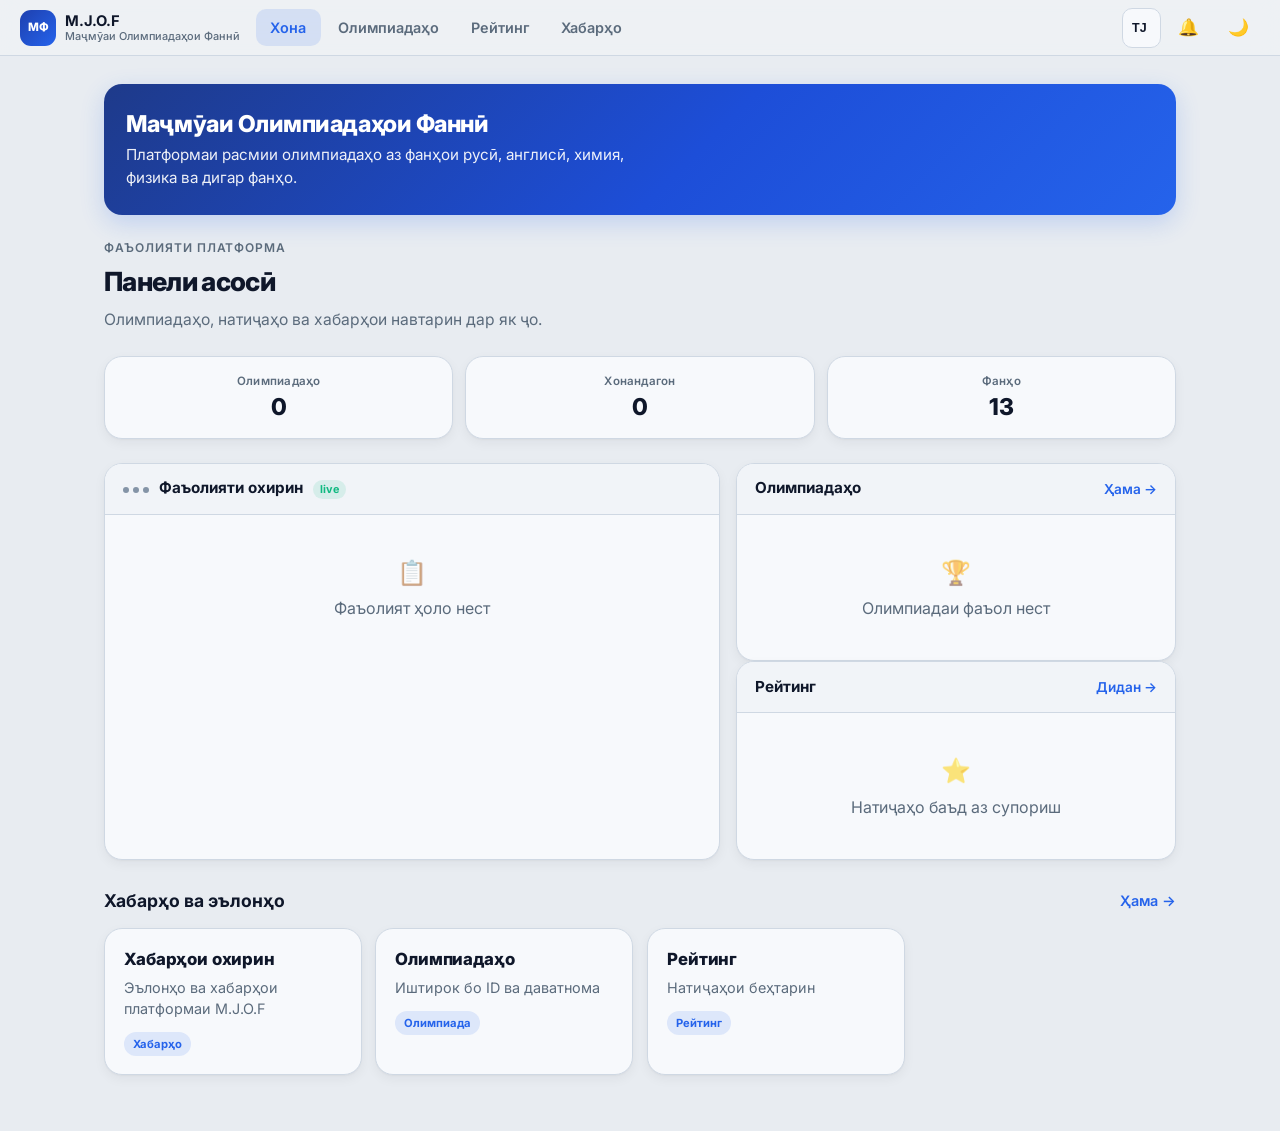
==== commit cd64ff75: "Add mobile bottom navigation to home" ====
--- a/index.html
+++ b/index.html
@@ -124,7 +124,7 @@
   (function(){
     var grid = document.getElementById('homeNewsGrid');
     if (!grid) return;
-    function esc(s){return String(s||'').replace(/[&<>"']/g,function(c){return {'&':'&amp;','<':'&lt;','>':'&gt;','"':'&quot;',"'":'&#39;'}[c];});}
+    function esc(s){return String(s||'').replace(/[&<>"']/g,function(c){return {'&':'&','<':'<','>':'>','"':'"',"'":'&#39;'}[c];});}
     var TYPE={news:'Хабар',article:'Мақола',magazine:'Маҷалла',announcement:'Эълон',link:'Пайванд'};
     fetch('/api/content',{cache:'no-store'}).then(function(r){return r.json();}).then(function(d){
       var items=(d.items||[]).slice(0,3);
@@ -145,5 +145,16 @@
     }).catch(function(){});
   })();
   </script>
+
+  <!-- Mobile bottom navigation -->
+  <nav class="pf-bottom-nav" aria-label="Асосӣ">
+    <div class="pf-bottom-nav-inner">
+      <a href="/" class="active" data-nav="home"><span class="bn-ico" aria-hidden="true">🏠</span><span>Хона</span></a>
+      <a href="/student" class="" data-nav="oly"><span class="bn-ico" aria-hidden="true">🏆</span><span>Олимпиадаҳо</span></a>
+      <a href="/leaderboard" class="" data-nav="lb"><span class="bn-ico" aria-hidden="true">⭐</span><span>Рейтинг</span></a>
+      <a href="/courses" class="" data-nav="news"><span class="bn-ico" aria-hidden="true">📰</span><span>Хабарҳо</span></a>
+    </div>
+  </nav>
+
 </body>
 </html>
--- a/css/platform.css
+++ b/css/platform.css
@@ -1,4 +1,9 @@
-/* M.J.O.F — professional soft-gray (NOT Geografia) */
+/* M.J.O.F — Mobile-First professional platform UI
+   Design system aligned to official tokens; desktop remains usable.
+   Bottom nav on ≤900px. No horizontal scroll. Touch targets ≥48px. */
+
+@import url("https://fonts.googleapis.com/css2?family=Inter:wght@400;500;600;700;800&display=swap");
+
 :root {
   --pf-bg: #e8ecf1;
   --pf-bg-elevated: #f1f4f8;
@@ -8,278 +13,657 @@
   --pf-text: #0f172a;
   --pf-muted: #5b6b7c;
   --pf-faint: #8494a7;
-  --pf-accent: #1d4ed8;
-  --pf-accent-dim: rgba(29, 78, 216, 0.1);
-  --pf-accent-strong: #1e40af;
-  --pf-ok: #059669;
+  --pf-accent: #2563EB;
+  --pf-accent-dim: rgba(37, 99, 235, 0.12);
+  --pf-accent-strong: #1d4ed8;
+  --pf-ok: #10B981;
   --pf-warn: #d97706;
-  --pf-radius: 12px;
-  --pf-radius-sm: 8px;
-  --pf-top: 64px;
-  --pf-shadow: 0 1px 2px rgba(15, 23, 42, 0.05), 0 4px 14px rgba(15, 23, 42, 0.06);
-  --pf-font: "Segoe UI", Inter, system-ui, -apple-system, sans-serif;
-}
+  --pf-radius: 18px;
+  --pf-radius-sm: 12px;
+  --pf-top: 56px;
+  --pf-bottom-nav: 64px;
+  --pf-page-pad: 16px;
+  --pf-section-gap: 28px;
+  --pf-shadow: 0 1px 2px rgba(15, 23, 42, 0.04), 0 4px 12px rgba(15, 23, 42, 0.05);
+  --pf-font: "Inter", "Noto Sans", "Segoe UI", system-ui, -apple-system, sans-serif;
+}
+
 body.dark-theme {
-  --pf-bg: #0f172a;
-  --pf-bg-elevated: #1e293b;
-  --pf-panel: #1e293b;
-  --pf-panel-2: #334155;
-  --pf-line: #334155;
-  --pf-text: #f8fafc;
-  --pf-muted: #94a3b8;
+  --pf-bg: #0B1220;
+  --pf-bg-elevated: #172235;
+  --pf-panel: #172235;
+  --pf-panel-2: #1E2B40;
+  --pf-line: #243044;
+  --pf-text: #F8FAFC;
+  --pf-muted: #94A3B8;
   --pf-faint: #64748b;
-  --pf-accent: #3b82f6;
-  --pf-accent-dim: rgba(59, 130, 246, 0.15);
-  --pf-shadow: 0 8px 28px rgba(0, 0, 0, 0.35);
-}
-* { box-sizing: border-box; }
+  --pf-accent: #2563EB;
+  --pf-accent-dim: rgba(37, 99, 235, 0.2);
+  --pf-accent-strong: #3b82f6;
+  --pf-ok: #10B981;
+  --pf-shadow: 0 4px 20px rgba(0, 0, 0, 0.35);
+}
+
+*, *::before, *::after { box-sizing: border-box; }
+
+html {
+  -webkit-text-size-adjust: 100%;
+  scroll-behavior: smooth;
+}
+
 body {
   margin: 0;
   font-family: var(--pf-font);
   background: var(--pf-bg);
   color: var(--pf-text);
   min-height: 100vh;
+  min-height: 100dvh;
   line-height: 1.5;
-}
+  overflow-x: hidden;
+  -webkit-font-smoothing: antialiased;
+}
+
+img, video, svg { max-width: 100%; height: auto; }
+
+/* ========== TOPBAR (compact header) ========== */
 .pf-topbar {
-  position: sticky; top: 0; z-index: 100; height: var(--pf-top);
-  display: flex; align-items: center; gap: 1.25rem; padding: 0 1.5rem;
-  background: #eef1f5; border-bottom: 1px solid var(--pf-line);
-  backdrop-filter: blur(8px);
-}
-body.dark-theme .pf-topbar { background: var(--pf-panel); }
+  position: sticky;
+  top: 0;
+  z-index: 100;
+  height: var(--pf-top);
+  display: flex;
+  align-items: center;
+  gap: 1rem;
+  padding: 0 1.25rem;
+  background: rgba(238, 241, 245, 0.92);
+  border-bottom: 1px solid var(--pf-line);
+  backdrop-filter: blur(12px);
+  -webkit-backdrop-filter: blur(12px);
+}
+body.dark-theme .pf-topbar {
+  background: rgba(23, 34, 53, 0.92);
+}
+
 .pf-brand {
-  display: flex; align-items: center; gap: 0.6rem; color: var(--pf-text);
-  text-decoration: none; font-weight: 700; font-size: 0.95rem; white-space: nowrap;
+  display: flex;
+  align-items: center;
+  gap: 0.55rem;
+  color: var(--pf-text);
+  text-decoration: none;
+  font-weight: 700;
+  font-size: 0.95rem;
+  white-space: nowrap;
+  min-width: 0;
 }
 .pf-brand-mark {
-  width: 36px; height: 36px; border-radius: 10px;
-  background: linear-gradient(135deg, #1e40af, #3b82f6); color: #fff;
-  display: grid; place-items: center; font-size: 0.75rem; font-weight: 800; flex-shrink: 0;
-}
-.pf-brand-text { display: flex; flex-direction: column; line-height: 1.15; }
-.pf-brand-text strong { font-size: 0.92rem; }
-.pf-brand-text span { font-size: 0.7rem; font-weight: 500; color: var(--pf-muted); }
-.pf-nav { display: flex; gap: 0.25rem; flex: 1; overflow-x: auto; scrollbar-width: none; }
+  width: 36px;
+  height: 36px;
+  border-radius: 11px;
+  background: linear-gradient(135deg, #1e40af, #2563EB);
+  color: #fff;
+  display: grid;
+  place-items: center;
+  font-size: 0.72rem;
+  font-weight: 800;
+  flex-shrink: 0;
+}
+.pf-brand-text {
+  display: flex;
+  flex-direction: column;
+  line-height: 1.15;
+  min-width: 0;
+}
+.pf-brand-text strong { font-size: 0.92rem; letter-spacing: -0.01em; }
+.pf-brand-text span {
+  font-size: 0.68rem;
+  font-weight: 500;
+  color: var(--pf-muted);
+  white-space: nowrap;
+  overflow: hidden;
+  text-overflow: ellipsis;
+  max-width: 11rem;
+}
+
+/* Desktop top nav */
+.pf-nav {
+  display: flex;
+  gap: 0.2rem;
+  flex: 1;
+  overflow-x: auto;
+  scrollbar-width: none;
+  -webkit-overflow-scrolling: touch;
+}
 .pf-nav::-webkit-scrollbar { display: none; }
 .pf-nav a {
-  color: var(--pf-muted); text-decoration: none; padding: 0.5rem 0.85rem;
-  border-radius: 8px; font-size: 0.9rem; font-weight: 600; white-space: nowrap;
+  color: var(--pf-muted);
+  text-decoration: none;
+  padding: 0.5rem 0.9rem;
+  border-radius: 10px;
+  font-size: 0.9rem;
+  font-weight: 600;
+  white-space: nowrap;
+  transition: color 0.15s, background 0.15s;
 }
 .pf-nav a:hover { color: var(--pf-text); background: var(--pf-panel-2); }
-.pf-nav a.active { color: var(--pf-accent); background: var(--pf-accent-dim); }
-.pf-actions { display: flex; align-items: center; gap: 0.4rem; flex-shrink: 0; }
+.pf-nav a.active {
+  color: var(--pf-accent);
+  background: var(--pf-accent-dim);
+}
+
+.pf-actions {
+  display: flex;
+  align-items: center;
+  gap: 0.35rem;
+  flex-shrink: 0;
+}
 .pf-icon-btn {
-  background: transparent; border: 0; font-size: 1.05rem; cursor: pointer;
-  width: 40px; height: 40px; border-radius: 10px; color: var(--pf-muted);
-  display: grid; place-items: center;
+  background: transparent;
+  border: 0;
+  font-size: 1.05rem;
+  cursor: pointer;
+  width: 44px;
+  height: 44px;
+  min-width: 44px;
+  min-height: 44px;
+  border-radius: 12px;
+  color: var(--pf-muted);
+  display: grid;
+  place-items: center;
+  transition: background 0.15s, color 0.15s;
 }
 .pf-icon-btn:hover { background: var(--pf-panel-2); color: var(--pf-text); }
 .pf-lang {
-  appearance: none; background: var(--pf-panel); color: var(--pf-text);
-  border: 1px solid var(--pf-line); border-radius: 8px; padding: 0.4rem 0.6rem;
-  font-size: 0.78rem; font-weight: 700; cursor: pointer;
-}
-.pf-dash { max-width: 1120px; margin: 0 auto; padding: 2rem 1.5rem 3.5rem; }
+  appearance: none;
+  background: var(--pf-panel);
+  color: var(--pf-text);
+  border: 1px solid var(--pf-line);
+  border-radius: 10px;
+  padding: 0.4rem 0.55rem;
+  font-size: 0.78rem;
+  font-weight: 700;
+  cursor: pointer;
+  min-height: 40px;
+}
+
+/* ========== BOTTOM NAV (mobile only) ========== */
+.pf-bottom-nav {
+  display: none;
+  position: fixed;
+  bottom: 0;
+  left: 0;
+  right: 0;
+  z-index: 110;
+  height: var(--pf-bottom-nav);
+  padding: 0 max(8px, env(safe-area-inset-left)) env(safe-area-inset-bottom) max(8px, env(safe-area-inset-right));
+  background: rgba(247, 249, 252, 0.94);
+  border-top: 1px solid var(--pf-line);
+  backdrop-filter: blur(14px);
+  -webkit-backdrop-filter: blur(14px);
+  box-shadow: 0 -4px 20px rgba(15, 23, 42, 0.06);
+}
+body.dark-theme .pf-bottom-nav {
+  background: rgba(23, 34, 53, 0.94);
+  box-shadow: 0 -4px 24px rgba(0, 0, 0, 0.35);
+}
+.pf-bottom-nav-inner {
+  display: flex;
+  align-items: stretch;
+  justify-content: space-around;
+  height: 100%;
+  max-width: 480px;
+  margin: 0 auto;
+}
+.pf-bottom-nav a {
+  flex: 1;
+  display: flex;
+  flex-direction: column;
+  align-items: center;
+  justify-content: center;
+  gap: 2px;
+  text-decoration: none;
+  color: var(--pf-muted);
+  font-size: 0.68rem;
+  font-weight: 600;
+  letter-spacing: 0.01em;
+  min-height: 48px;
+  padding: 6px 4px;
+  border-radius: 12px;
+  transition: color 0.15s, background 0.15s;
+  -webkit-tap-highlight-color: transparent;
+}
+.pf-bottom-nav a .bn-ico {
+  font-size: 1.25rem;
+  line-height: 1;
+  display: block;
+}
+.pf-bottom-nav a.active {
+  color: var(--pf-accent);
+  background: var(--pf-accent-dim);
+}
+.pf-bottom-nav a:active {
+  background: var(--pf-panel-2);
+}
+
+/* ========== PAGE LAYOUT ========== */
+.pf-dash {
+  max-width: 1120px;
+  margin: 0 auto;
+  padding: 1.75rem 1.5rem 3.5rem;
+}
 .pf-kicker {
-  color: var(--pf-muted); font-size: 0.78rem; text-transform: uppercase;
-  letter-spacing: 0.08em; font-weight: 600; margin: 0 0 0.35rem;
+  color: var(--pf-muted);
+  font-size: 0.75rem;
+  text-transform: uppercase;
+  letter-spacing: 0.08em;
+  font-weight: 600;
+  margin: 0 0 0.3rem;
 }
 .pf-dash-title {
-  margin: 0 0 0.5rem; font-size: 1.75rem; font-weight: 800;
-  letter-spacing: -0.02em; color: var(--pf-text);
-}
-.pf-dash-sub { margin: 0 0 1.75rem; color: var(--pf-muted); font-size: 1rem; max-width: 36rem; }
+  margin: 0 0 0.4rem;
+  font-size: 1.65rem;
+  font-weight: 800;
+  letter-spacing: -0.025em;
+  color: var(--pf-text);
+}
+.pf-dash-sub {
+  margin: 0 0 1.5rem;
+  color: var(--pf-muted);
+  font-size: 0.98rem;
+  max-width: 36rem;
+  line-height: 1.5;
+}
+
+/* Metrics — compact row */
 .pf-metrics {
-  display: grid; grid-template-columns: repeat(3, 1fr); gap: 1rem; margin-bottom: 1.5rem;
+  display: grid;
+  grid-template-columns: repeat(3, 1fr);
+  gap: 0.75rem;
+  margin-bottom: 1.5rem;
 }
 .pf-metrics > div {
-  background: var(--pf-panel); border: 1px solid var(--pf-line);
-  border-radius: var(--pf-radius); padding: 1.1rem 1.15rem; box-shadow: var(--pf-shadow);
+  background: var(--pf-panel);
+  border: 1px solid var(--pf-line);
+  border-radius: var(--pf-radius);
+  padding: 1rem 0.9rem;
+  box-shadow: var(--pf-shadow);
+  text-align: center;
 }
 .pf-metric-label {
-  display: block; color: var(--pf-muted); font-size: 0.78rem; font-weight: 600; margin-bottom: 0.35rem;
-}
-.pf-metric-value { font-size: 1.5rem; font-weight: 800; color: var(--pf-text); }
+  display: block;
+  color: var(--pf-muted);
+  font-size: 0.72rem;
+  font-weight: 600;
+  margin-bottom: 0.25rem;
+  letter-spacing: 0.02em;
+}
+.pf-metric-value {
+  font-size: 1.45rem;
+  font-weight: 800;
+  color: var(--pf-text);
+  letter-spacing: -0.02em;
+  line-height: 1.2;
+}
+
 .pf-workspace {
-  display: grid; grid-template-columns: 1.4fr 1fr; gap: 1rem; margin-bottom: 1.75rem;
+  display: grid;
+  grid-template-columns: 1.4fr 1fr;
+  gap: 1rem;
+  margin-bottom: 1.75rem;
 }
 .pf-panel {
-  background: var(--pf-panel); border: 1px solid var(--pf-line);
-  border-radius: var(--pf-radius); overflow: hidden; box-shadow: var(--pf-shadow);
+  background: var(--pf-panel);
+  border: 1px solid var(--pf-line);
+  border-radius: var(--pf-radius);
+  overflow: hidden;
+  box-shadow: var(--pf-shadow);
 }
 .pf-panel-head {
-  display: flex; justify-content: space-between; align-items: center;
-  padding: 0.9rem 1.15rem; border-bottom: 1px solid var(--pf-line); background: var(--pf-bg-elevated);
-}
-.pf-panel-head h2 { margin: 0; font-size: 0.95rem; font-weight: 700; }
-.pf-panel-title { font-size: 0.95rem; font-weight: 700; }
-.pf-panel-head a { color: var(--pf-accent); text-decoration: none; font-size: 0.85rem; font-weight: 600; }
-.pf-panel-body { padding: 1rem 1.15rem; min-height: 120px; }
-.pf-empty { text-align: center; color: var(--pf-muted); padding: 1.75rem 0.5rem; }
-.pf-empty .ico { font-size: 1.6rem; margin-bottom: 0.4rem; opacity: 0.65; }
+  display: flex;
+  justify-content: space-between;
+  align-items: center;
+  padding: 0.85rem 1.1rem;
+  border-bottom: 1px solid var(--pf-line);
+  background: var(--pf-bg-elevated);
+}
+.pf-panel-head h2,
+.pf-panel-title {
+  margin: 0;
+  font-size: 0.95rem;
+  font-weight: 700;
+}
+.pf-panel-head a {
+  color: var(--pf-accent);
+  text-decoration: none;
+  font-size: 0.85rem;
+  font-weight: 600;
+}
+.pf-panel-body {
+  padding: 1rem 1.1rem;
+  min-height: 100px;
+}
+.pf-empty {
+  text-align: center;
+  color: var(--pf-muted);
+  padding: 1.5rem 0.5rem;
+}
+.pf-empty .ico {
+  font-size: 1.5rem;
+  margin-bottom: 0.35rem;
+  opacity: 0.65;
+}
+
 .pf-feat-wrap { margin-top: 0.5rem; }
 .pf-section-head {
-  display: flex; justify-content: space-between; align-items: center; margin-bottom: 0.9rem;
-}
-.pf-section-head h2 { margin: 0; font-size: 1.1rem; font-weight: 700; }
-.pf-section-head .more { color: var(--pf-accent); text-decoration: none; font-weight: 600; font-size: 0.9rem; }
+  display: flex;
+  justify-content: space-between;
+  align-items: center;
+  margin-bottom: 0.85rem;
+  gap: 0.75rem;
+}
+.pf-section-head h2 {
+  margin: 0;
+  font-size: 1.1rem;
+  font-weight: 700;
+}
+.pf-section-head .more {
+  color: var(--pf-accent);
+  text-decoration: none;
+  font-weight: 600;
+  font-size: 0.9rem;
+  white-space: nowrap;
+}
 .pf-feat-grid {
-  display: grid; grid-template-columns: repeat(auto-fill, minmax(240px, 1fr)); gap: 0.9rem;
-}
+  display: grid;
+  grid-template-columns: repeat(auto-fill, minmax(240px, 1fr));
+  gap: 0.85rem;
+}
+
 .pf-live-badge {
-  background: rgba(5, 150, 105, 0.12); color: var(--pf-ok); font-size: 0.7rem; font-weight: 700;
-  padding: 0.15rem 0.45rem; border-radius: 999px; margin-left: 0.4rem;
-}
-.pf-dots { display: inline-flex; gap: 4px; margin-right: 0.45rem; }
+  background: rgba(16, 185, 129, 0.12);
+  color: var(--pf-ok);
+  font-size: 0.68rem;
+  font-weight: 700;
+  padding: 0.15rem 0.45rem;
+  border-radius: 999px;
+  margin-left: 0.35rem;
+}
+.pf-dots {
+  display: inline-flex;
+  gap: 4px;
+  margin-right: 0.4rem;
+}
 .pf-dots i {
-  width: 7px; height: 7px; border-radius: 50%; background: var(--pf-faint); display: inline-block;
-}
+  width: 6px;
+  height: 6px;
+  border-radius: 50%;
+  background: var(--pf-faint);
+  display: inline-block;
+}
+
+/* Cards */
 .pf-card {
-  display: block; background: var(--pf-panel); border: 1px solid var(--pf-line);
-  border-radius: var(--pf-radius); padding: 1.15rem 1.2rem; text-decoration: none;
-  color: var(--pf-text); box-shadow: var(--pf-shadow);
-  transition: transform 0.2s ease, box-shadow 0.2s ease, border-color 0.2s;
+  display: block;
+  background: var(--pf-panel);
+  border: 1px solid var(--pf-line);
+  border-radius: var(--pf-radius);
+  padding: 1.15rem 1.2rem;
+  text-decoration: none;
+  color: var(--pf-text);
+  box-shadow: var(--pf-shadow);
+  transition: border-color 0.2s, box-shadow 0.2s;
 }
 .pf-card:hover {
-  transform: translateY(-3px); border-color: #93c5fd;
-  box-shadow: 0 12px 28px rgba(15, 23, 42, 0.1);
-}
-.pf-card h3 { margin: 0 0 0.4rem; font-size: 1.05rem; font-weight: 800; }
-.pf-card p { margin: 0 0 0.65rem; color: var(--pf-muted); font-size: 0.9rem; line-height: 1.45; }
+  border-color: #93c5fd;
+  box-shadow: 0 8px 24px rgba(15, 23, 42, 0.08);
+}
+.pf-card h3 {
+  margin: 0 0 0.35rem;
+  font-size: 1.05rem;
+  font-weight: 800;
+  letter-spacing: -0.01em;
+}
+.pf-card p {
+  margin: 0 0 0.6rem;
+  color: var(--pf-muted);
+  font-size: 0.9rem;
+  line-height: 1.45;
+}
 .pf-tag {
-  display: inline-block; background: var(--pf-accent-dim); color: var(--pf-accent);
-  font-size: 0.72rem; font-weight: 700; padding: 0.22rem 0.55rem; border-radius: 999px;
-}
+  display: inline-block;
+  background: var(--pf-accent-dim);
+  color: var(--pf-accent);
+  font-size: 0.7rem;
+  font-weight: 700;
+  padding: 0.22rem 0.55rem;
+  border-radius: 999px;
+}
+
 .pf-act {
-  display: flex; justify-content: space-between; align-items: flex-start; gap: 0.75rem;
-  padding: 0.65rem 0; border-bottom: 1px solid var(--pf-line);
+  display: flex;
+  justify-content: space-between;
+  align-items: flex-start;
+  gap: 0.75rem;
+  padding: 0.65rem 0;
+  border-bottom: 1px solid var(--pf-line);
 }
 .pf-act:last-child { border-bottom: 0; }
 .pf-act-main { font-size: 0.9rem; }
 .pf-act-main .ok { color: var(--pf-ok); }
-.pf-act-meta { font-size: 0.78rem; color: var(--pf-muted); margin-top: 0.15rem; }
-.pf-act-time { font-size: 0.78rem; color: var(--pf-faint); font-weight: 600; white-space: nowrap; }
+.pf-act-meta {
+  font-size: 0.78rem;
+  color: var(--pf-muted);
+  margin-top: 0.15rem;
+}
+.pf-act-time {
+  font-size: 0.78rem;
+  color: var(--pf-faint);
+  font-weight: 600;
+  white-space: nowrap;
+}
+
 .pf-drawer {
-  position: fixed; top: var(--pf-top); right: 1rem; width: min(320px, calc(100vw - 2rem));
-  background: var(--pf-panel); border: 1px solid var(--pf-line); border-radius: 12px;
-  box-shadow: var(--pf-shadow); padding: 1rem; z-index: 200;
+  position: fixed;
+  top: calc(var(--pf-top) + 8px);
+  right: 1rem;
+  width: min(320px, calc(100vw - 2rem));
+  background: var(--pf-panel);
+  border: 1px solid var(--pf-line);
+  border-radius: 14px;
+  box-shadow: var(--pf-shadow);
+  padding: 1rem;
+  z-index: 200;
 }
 .pf-drawer h3 { margin: 0 0 0.75rem; font-size: 0.95rem; }
-.pf-drawer-item { font-size: 0.88rem; color: var(--pf-muted); padding: 0.5rem 0; border-bottom: 1px solid var(--pf-line); }
+.pf-drawer-item {
+  font-size: 0.88rem;
+  color: var(--pf-muted);
+  padding: 0.5rem 0;
+  border-bottom: 1px solid var(--pf-line);
+}
 .pf-drawer-item:last-child { border-bottom: 0; }
 .hidden { display: none !important; }
+
+/* Hero — keep structure & meaning */
 .mjof-hero {
-  background: linear-gradient(135deg, #1e3a8a 0%, #1d4ed8 55%, #2563eb 100%);
-  color: #fff; border-radius: var(--pf-radius); padding: 1.75rem 1.5rem; margin-bottom: 1.75rem;
-  box-shadow: 0 8px 24px rgba(29, 78, 216, 0.18);
-}
-.mjof-hero h1 { margin: 0 0 0.4rem; font-size: 1.5rem; font-weight: 800; letter-spacing: -0.02em; }
-.mjof-hero p { margin: 0; opacity: 0.92; font-size: 0.95rem; max-width: 32rem; line-height: 1.5; }
-
-/* Home entrance animations (all devices) */
+  background: linear-gradient(135deg, #1e3a8a 0%, #1d4ed8 55%, #2563EB 100%);
+  color: #fff;
+  border-radius: var(--pf-radius);
+  padding: 1.6rem 1.4rem;
+  margin-bottom: 1.5rem;
+  box-shadow: 0 8px 24px rgba(37, 99, 235, 0.2);
+}
+.mjof-hero h1 {
+  margin: 0 0 0.35rem;
+  font-size: 1.45rem;
+  font-weight: 800;
+  letter-spacing: -0.02em;
+  line-height: 1.25;
+}
+.mjof-hero p {
+  margin: 0;
+  opacity: 0.92;
+  font-size: 0.95rem;
+  max-width: 32rem;
+  line-height: 1.5;
+}
+
+/* Animations */
 @keyframes pfCountPop {
   from { opacity: 0.35; transform: translateY(6px); }
   to { opacity: 1; transform: translateY(0); }
 }
 @keyframes pfRiseIn {
-  from { opacity: 0; transform: translateY(22px); }
+  from { opacity: 0; transform: translateY(18px); }
   to { opacity: 1; transform: translateY(0); }
 }
 @keyframes pfFadeSlide {
-  from { opacity: 0; transform: translateY(14px) scale(0.98); }
+  from { opacity: 0; transform: translateY(12px) scale(0.98); }
   to { opacity: 1; transform: translateY(0) scale(1); }
 }
-.pf-anim-ready .mjof-hero { animation: pfRiseIn 0.7s cubic-bezier(.22,1,.36,1) both; }
-.pf-anim-ready .pf-kicker { animation: pfRiseIn 0.55s ease 0.08s both; }
-.pf-anim-ready .pf-dash-title { animation: pfRiseIn 0.55s ease 0.12s both; }
-.pf-anim-ready .pf-dash-sub { animation: pfRiseIn 0.55s ease 0.18s both; }
-.pf-anim-ready .pf-metrics > div {
-  animation: pfRiseIn 0.6s cubic-bezier(.22,1,.36,1) both;
-}
-.pf-anim-ready .pf-metrics > div:nth-child(1) { animation-delay: 0.15s; }
-.pf-anim-ready .pf-metrics > div:nth-child(2) { animation-delay: 0.25s; }
-.pf-anim-ready .pf-metrics > div:nth-child(3) { animation-delay: 0.35s; }
+.pf-anim-ready .mjof-hero { animation: pfRiseIn 0.65s cubic-bezier(.22,1,.36,1) both; }
+.pf-anim-ready .pf-kicker { animation: pfRiseIn 0.5s ease 0.06s both; }
+.pf-anim-ready .pf-dash-title { animation: pfRiseIn 0.5s ease 0.1s both; }
+.pf-anim-ready .pf-dash-sub { animation: pfRiseIn 0.5s ease 0.14s both; }
+.pf-anim-ready .pf-metrics > div { animation: pfRiseIn 0.55s cubic-bezier(.22,1,.36,1) both; }
+.pf-anim-ready .pf-metrics > div:nth-child(1) { animation-delay: 0.12s; }
+.pf-anim-ready .pf-metrics > div:nth-child(2) { animation-delay: 0.2s; }
+.pf-anim-ready .pf-metrics > div:nth-child(3) { animation-delay: 0.28s; }
 .pf-anim-ready .pf-workspace > .pf-panel,
 .pf-anim-ready .pf-workspace > .pf-side > .pf-panel {
-  animation: pfRiseIn 0.65s cubic-bezier(.22,1,.36,1) both;
-}
-.pf-anim-ready .pf-workspace > .pf-panel { animation-delay: 0.28s; }
-.pf-anim-ready .pf-workspace > .pf-side > .pf-panel:nth-child(1) { animation-delay: 0.36s; }
-.pf-anim-ready .pf-workspace > .pf-side > .pf-panel:nth-child(2) { animation-delay: 0.44s; }
-.pf-anim-ready .pf-feat-wrap { animation: pfRiseIn 0.65s ease 0.4s both; }
+  animation: pfRiseIn 0.6s cubic-bezier(.22,1,.36,1) both;
+}
+.pf-anim-ready .pf-workspace > .pf-panel { animation-delay: 0.24s; }
+.pf-anim-ready .pf-workspace > .pf-side > .pf-panel:nth-child(1) { animation-delay: 0.32s; }
+.pf-anim-ready .pf-workspace > .pf-side > .pf-panel:nth-child(2) { animation-delay: 0.4s; }
+.pf-anim-ready .pf-feat-wrap { animation: pfRiseIn 0.6s ease 0.36s both; }
 .pf-anim-ready .pf-feat-grid > a.pf-card,
 .pf-anim-ready .pf-feat-grid > .pf-card {
-  animation: pfFadeSlide 0.55s cubic-bezier(.22,1,.36,1) both;
-}
-.pf-anim-ready .pf-feat-grid > *:nth-child(1) { animation-delay: 0.48s; }
-.pf-anim-ready .pf-feat-grid > *:nth-child(2) { animation-delay: 0.56s; }
-.pf-anim-ready .pf-feat-grid > *:nth-child(3) { animation-delay: 0.64s; }
-.pf-anim-ready .pf-feat-grid > *:nth-child(n+4) { animation-delay: 0.7s; }
+  animation: pfFadeSlide 0.5s cubic-bezier(.22,1,.36,1) both;
+}
+.pf-anim-ready .pf-feat-grid > *:nth-child(1) { animation-delay: 0.42s; }
+.pf-anim-ready .pf-feat-grid > *:nth-child(2) { animation-delay: 0.5s; }
+.pf-anim-ready .pf-feat-grid > *:nth-child(3) { animation-delay: 0.58s; }
+.pf-anim-ready .pf-feat-grid > *:nth-child(n+4) { animation-delay: 0.64s; }
 .pf-metric-value.pf-counting { animation: pfCountPop 0.35s ease; }
 
-/* —— Mobile only (desktop unchanged) —— */
+/* ========== MOBILE (≤900px) — primary target 390px ========== */
 @media (max-width: 900px) {
-  .pf-metrics { grid-template-columns: 1fr 1fr; gap: 0.75rem; }
-  .pf-workspace { grid-template-columns: 1fr; gap: 0.85rem; }
+  :root {
+    --pf-top: 52px;
+    --pf-page-pad: 16px;
+    --pf-section-gap: 24px;
+  }
+
+  /* Compact header: logo + actions only; nav moves to bottom */
   .pf-topbar {
-    padding: 0 0.7rem; gap: 0.4rem;
-    height: auto; min-height: 56px; flex-wrap: nowrap;
-  }
-  .pf-brand { gap: 0.45rem; min-width: 0; }
-  .pf-brand-mark { width: 32px; height: 32px; border-radius: 9px; font-size: 0.7rem; }
-  .pf-brand-text strong { font-size: 0.85rem; }
-  .pf-brand-text span { display: none; }
-  .pf-nav {
-    flex: 1 1 auto; min-width: 0;
-    -webkit-overflow-scrolling: touch; gap: 0.15rem;
-  }
-  .pf-nav a {
-    padding: 0.48rem 0.7rem; font-size: 0.84rem;
-    border-radius: 9px;
-  }
+    height: var(--pf-top);
+    padding: 0 12px;
+    gap: 0.5rem;
+  }
+  .pf-brand-text { display: none !important; }
+  .pf-brand-mark {
+    width: 34px;
+    height: 34px;
+    border-radius: 10px;
+    font-size: 0.68rem;
+  }
+  .pf-nav { display: none !important; }
   .pf-actions { gap: 0.2rem; }
-  .pf-icon-btn { width: 36px; height: 36px; font-size: 1rem; }
-  .pf-lang { padding: 0.35rem 0.45rem; font-size: 0.72rem; }
-  .pf-dash { padding: 1.1rem 0.85rem 2.75rem; }
-  .pf-dash-title { font-size: 1.3rem; }
-  .pf-dash-sub { font-size: 0.92rem; margin-bottom: 1.25rem; }
+  .pf-icon-btn {
+    width: 44px;
+    height: 44px;
+    min-width: 44px;
+    min-height: 44px;
+    font-size: 1.05rem;
+  }
+  .pf-lang {
+    padding: 0.35rem 0.45rem;
+    font-size: 0.72rem;
+    min-height: 40px;
+    max-width: 3.4rem;
+  }
+
+  /* Bottom nav visible */
+  .pf-bottom-nav { display: block; }
+
+  /* Page content with bottom clearance */
+  .pf-dash {
+    padding: 16px var(--pf-page-pad) calc(var(--pf-bottom-nav) + 20px + env(safe-area-inset-bottom));
+  }
+
+  /* Metrics stay 3-column, compact */
+  .pf-metrics {
+    grid-template-columns: repeat(3, 1fr);
+    gap: 8px;
+    margin-bottom: 20px;
+  }
+  .pf-metrics > div {
+    padding: 12px 6px;
+    border-radius: 14px;
+  }
+  .pf-metric-label {
+    font-size: 0.65rem;
+    margin-bottom: 0.2rem;
+  }
+  .pf-metric-value {
+    font-size: 1.25rem;
+  }
+
+  .pf-workspace {
+    grid-template-columns: 1fr;
+    gap: 12px;
+    margin-bottom: 24px;
+  }
+
+  .pf-dash-title { font-size: 1.28rem; }
+  .pf-dash-sub {
+    font-size: 0.9rem;
+    margin-bottom: 1.1rem;
+  }
+
   .mjof-hero {
-    padding: 1.35rem 1.15rem; margin-bottom: 1.25rem;
-    border-radius: 14px;
-  }
-  .mjof-hero h1 { font-size: 1.22rem; line-height: 1.25; }
+    padding: 1.25rem 1.1rem;
+    margin-bottom: 1.15rem;
+    border-radius: 18px;
+  }
+  .mjof-hero h1 {
+    font-size: 1.2rem;
+    line-height: 1.28;
+  }
   .mjof-hero p { font-size: 0.88rem; }
-  .pf-metrics > div { padding: 1rem 1rem; border-radius: 14px; }
-  .pf-metric-label { font-size: 0.74rem; }
-  .pf-metric-value { font-size: 1.55rem; }
-  .pf-panel { border-radius: 14px; }
-  .pf-panel-head { padding: 0.8rem 1rem; }
-  .pf-panel-body { padding: 0.9rem 1rem; min-height: 100px; }
+
+  .pf-panel { border-radius: 16px; }
+  .pf-panel-head { padding: 0.75rem 1rem; }
+  .pf-panel-body { padding: 0.85rem 1rem; min-height: 80px; }
+
+  .pf-feat-wrap { margin-top: 0.75rem; }
   .pf-feat-grid {
     grid-template-columns: 1fr;
-    gap: 0.75rem;
+    gap: 10px;
   }
   .pf-card {
-    border-radius: 14px;
+    border-radius: 16px;
     padding: 1.05rem 1.1rem;
   }
-  .pf-section-head { margin-bottom: 0.75rem; }
+  .pf-card h3 { font-size: 1rem; }
+  .pf-card p { font-size: 0.86rem; }
+  .pf-section-head { margin-bottom: 0.7rem; }
   .pf-section-head h2 { font-size: 1.05rem; }
-}
-
-@media (max-width: 480px) {
-  .pf-metrics { grid-template-columns: 1fr; gap: 0.65rem; }
-  .pf-nav a { padding: 0.42rem 0.55rem; font-size: 0.78rem; }
-  .pf-topbar { padding: 0 0.55rem; }
-  .pf-dash { padding: 0.95rem 0.7rem 2.4rem; }
-  .mjof-hero { padding: 1.2rem 1rem; }
-  .mjof-hero h1 { font-size: 1.12rem; }
-  .pf-metric-value { font-size: 1.65rem; letter-spacing: -0.02em; }
-  .pf-metrics > div {
-    display: flex; flex-direction: column; align-items: flex-start;
-    padding: 1.05rem 1.15rem;
-  }
+
+  .lb-wrap {
+    padding: 16px var(--pf-page-pad) calc(var(--pf-bottom-nav) + 24px + env(safe-area-inset-bottom)) !important;
+  }
+}
+
+/* Narrow phones 320–380 */
+@media (max-width: 380px) {
+  .pf-metrics > div { padding: 10px 4px; }
+  .pf-metric-label { font-size: 0.6rem; }
+  .pf-metric-value { font-size: 1.15rem; }
+  .mjof-hero h1 { font-size: 1.1rem; }
+  .pf-dash-title { font-size: 1.18rem; }
+  .pf-bottom-nav a { font-size: 0.62rem; }
+  .pf-bottom-nav a .bn-ico { font-size: 1.15rem; }
 }
 
 @media (prefers-reduced-motion: reduce) {
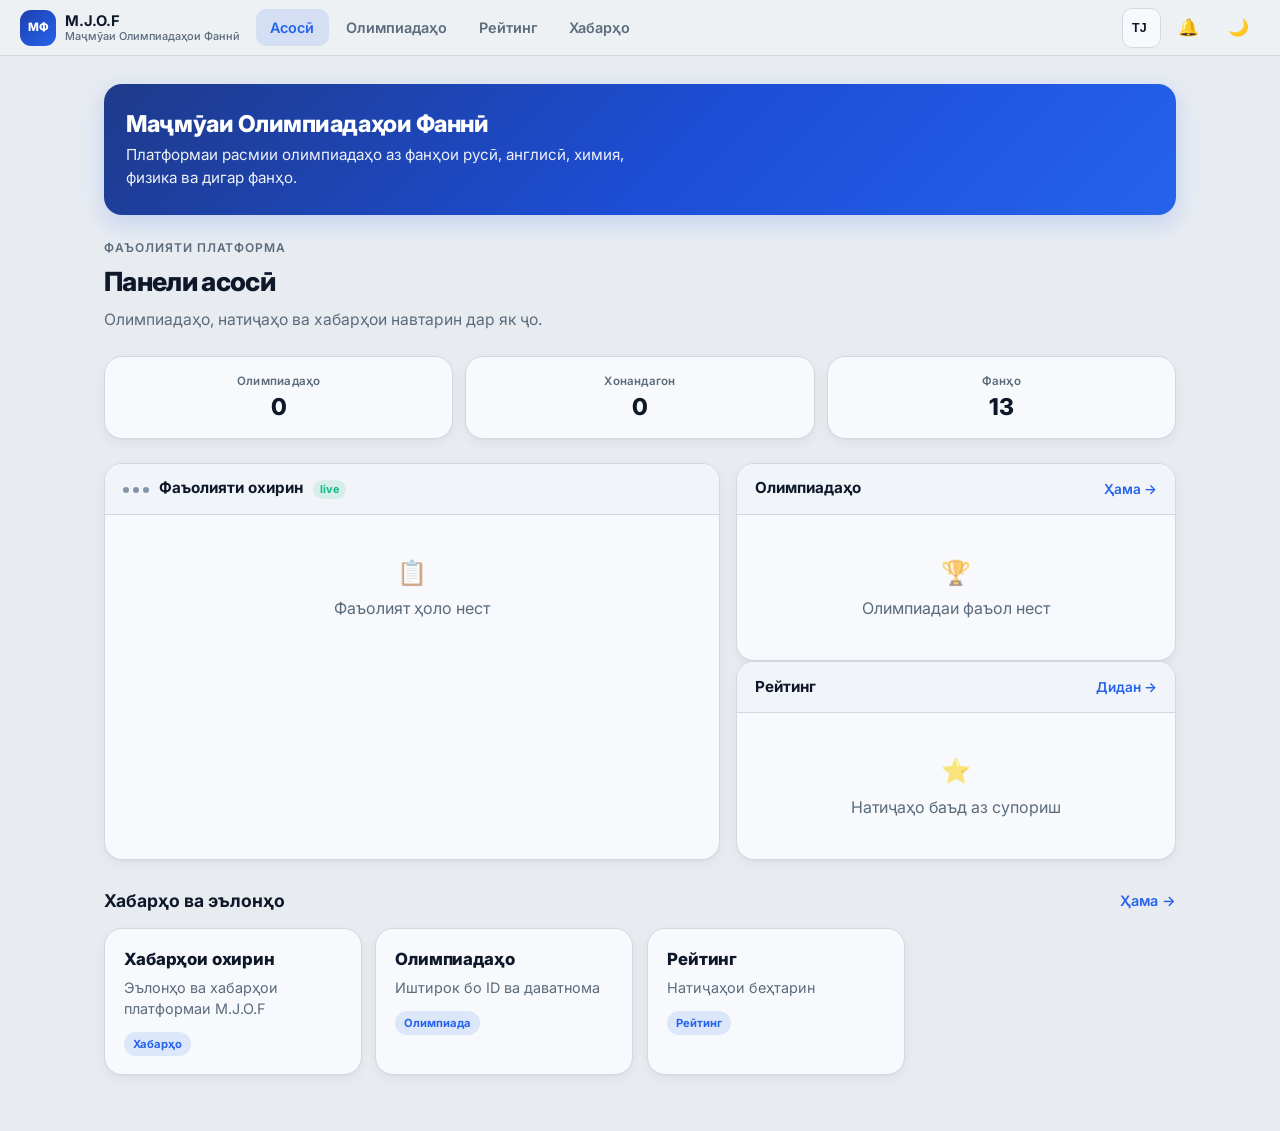
==== commit c6f179a7: "Bottom/top nav: Асосӣ + professional SVG icons (no emoji)" ====
--- a/index.html
+++ b/index.html
@@ -17,7 +17,7 @@
       </span>
     </a>
     <nav class="pf-nav">
-      <a href="/" class="active">Хона</a>
+      <a href="/" class="active">Асосӣ</a>
       <a href="/student">Олимпиадаҳо</a>
       <a href="/leaderboard">Рейтинг</a>
       <a href="/courses">Хабарҳо</a>
@@ -146,13 +146,33 @@
   })();
   </script>
 
-  <!-- Mobile bottom navigation -->
+  <!-- Mobile bottom navigation — professional SVG icons -->
   <nav class="pf-bottom-nav" aria-label="Асосӣ">
     <div class="pf-bottom-nav-inner">
-      <a href="/" class="active" data-nav="home"><span class="bn-ico" aria-hidden="true">🏠</span><span>Хона</span></a>
-      <a href="/student" class="" data-nav="oly"><span class="bn-ico" aria-hidden="true">🏆</span><span>Олимпиадаҳо</span></a>
-      <a href="/leaderboard" class="" data-nav="lb"><span class="bn-ico" aria-hidden="true">⭐</span><span>Рейтинг</span></a>
-      <a href="/courses" class="" data-nav="news"><span class="bn-ico" aria-hidden="true">📰</span><span>Хабарҳо</span></a>
+      <a href="/" class="active" data-nav="home">
+        <span class="bn-ico" aria-hidden="true">
+          <svg width="22" height="22" viewBox="0 0 24 24" fill="none" stroke="currentColor" stroke-width="2" stroke-linecap="round" stroke-linejoin="round"><path d="M3 10.5L12 3l9 7.5"/><path d="M5 10v9a1 1 0 0 0 1 1h4v-5h4v5h4a1 1 0 0 0 1-1v-9"/></svg>
+        </span>
+        <span>Асосӣ</span>
+      </a>
+      <a href="/student" data-nav="oly">
+        <span class="bn-ico" aria-hidden="true">
+          <svg width="22" height="22" viewBox="0 0 24 24" fill="none" stroke="currentColor" stroke-width="2" stroke-linecap="round" stroke-linejoin="round"><path d="M8 21h8"/><path d="M12 17v4"/><path d="M7 4h10l-1 7H8L7 4z"/><path d="M5 4h14"/><circle cx="12" cy="9" r="1.5" fill="currentColor" stroke="none"/></svg>
+        </span>
+        <span>Олимпиадаҳо</span>
+      </a>
+      <a href="/leaderboard" data-nav="lb">
+        <span class="bn-ico" aria-hidden="true">
+          <svg width="22" height="22" viewBox="0 0 24 24" fill="none" stroke="currentColor" stroke-width="2" stroke-linecap="round" stroke-linejoin="round"><path d="M8 21h8"/><path d="M12 17v4"/><path d="M7 4v6a5 5 0 0 0 10 0V4"/><path d="M5 4h14"/><path d="M7 4H4a2 2 0 0 0 2 5"/><path d="M17 4h3a2 2 0 0 1-2 5"/></svg>
+        </span>
+        <span>Рейтинг</span>
+      </a>
+      <a href="/courses" data-nav="news">
+        <span class="bn-ico" aria-hidden="true">
+          <svg width="22" height="22" viewBox="0 0 24 24" fill="none" stroke="currentColor" stroke-width="2" stroke-linecap="round" stroke-linejoin="round"><path d="M4 22h16a2 2 0 0 0 2-2V4a2 2 0 0 0-2-2H8a2 2 0 0 0-2 2v16a2 2 0 0 1-2 2zm0 0a2 2 0 0 1-2-2v-9c0-1.1.9-2 2-2h2"/><path d="M18 14h-8"/><path d="M15 18h-5"/><path d="M10 6h8v4h-8V6z"/></svg>
+        </span>
+        <span>Хабарҳо</span>
+      </a>
     </div>
   </nav>
 
